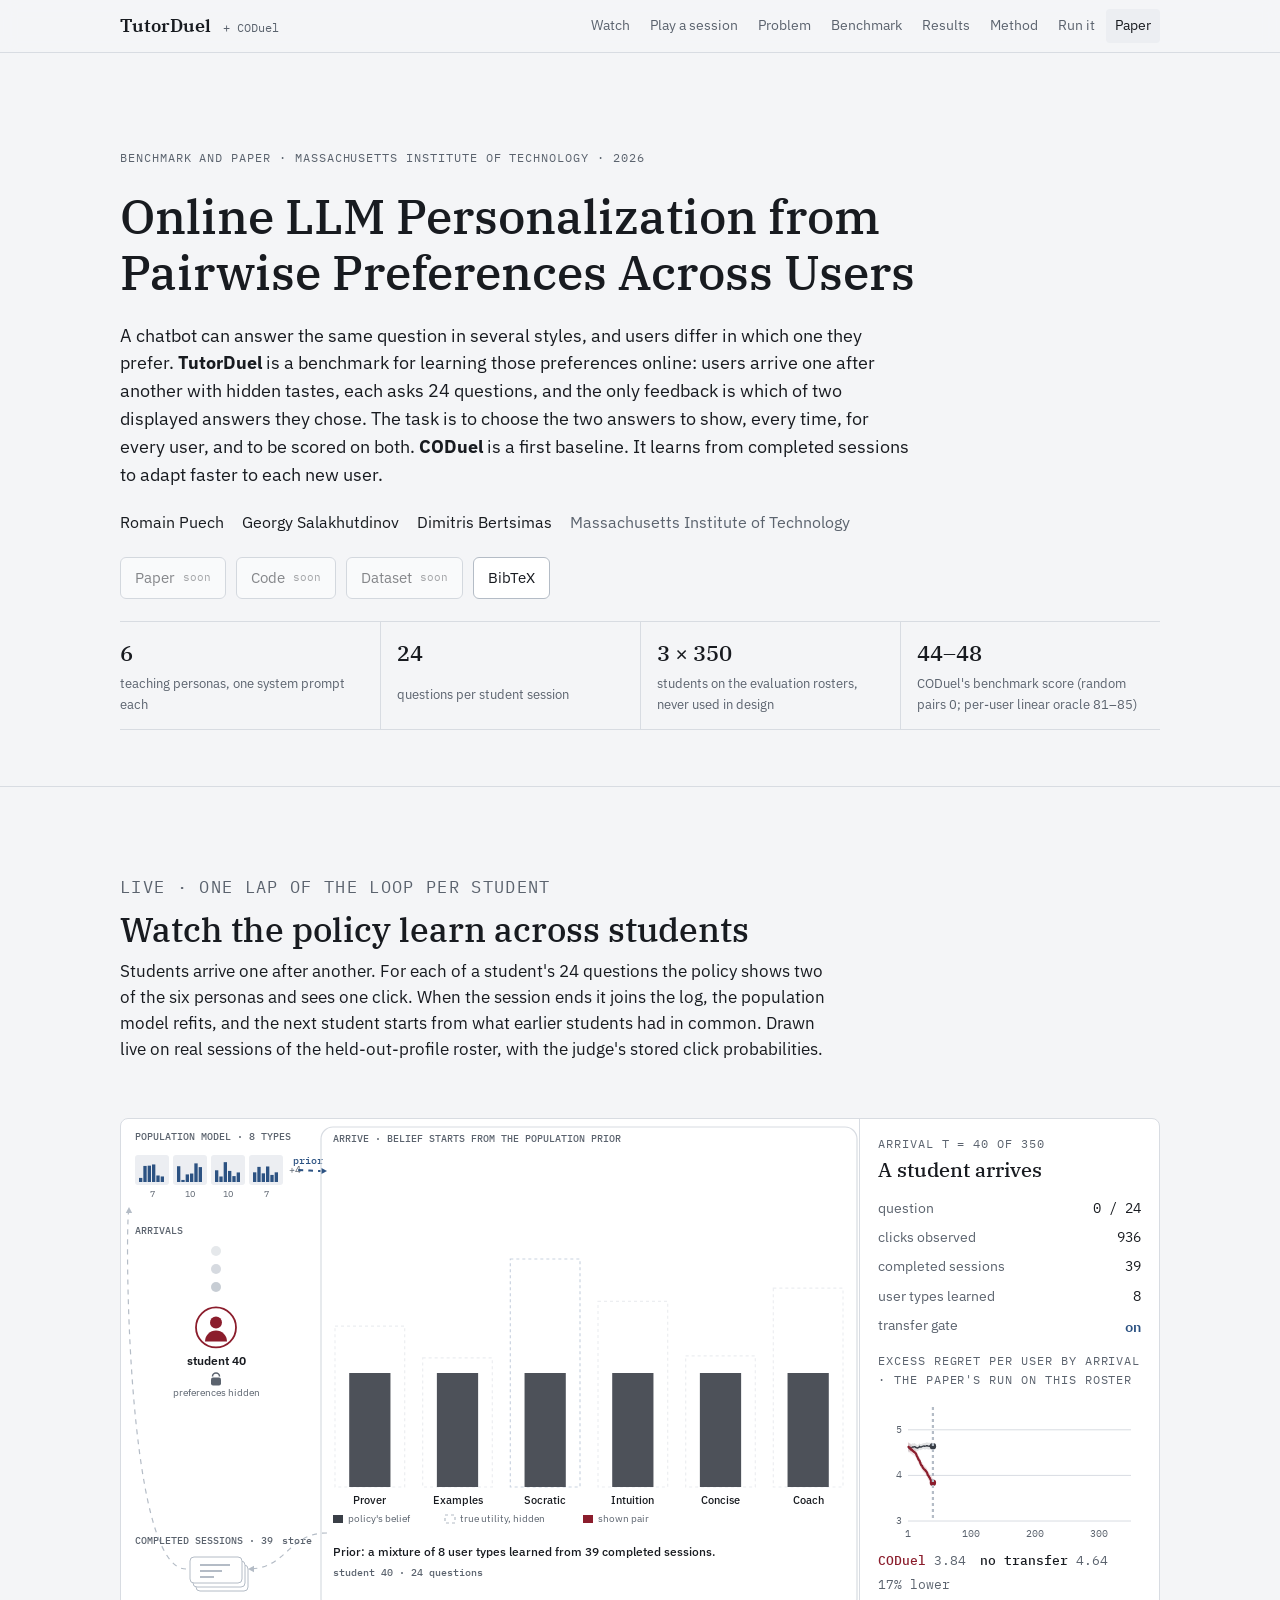
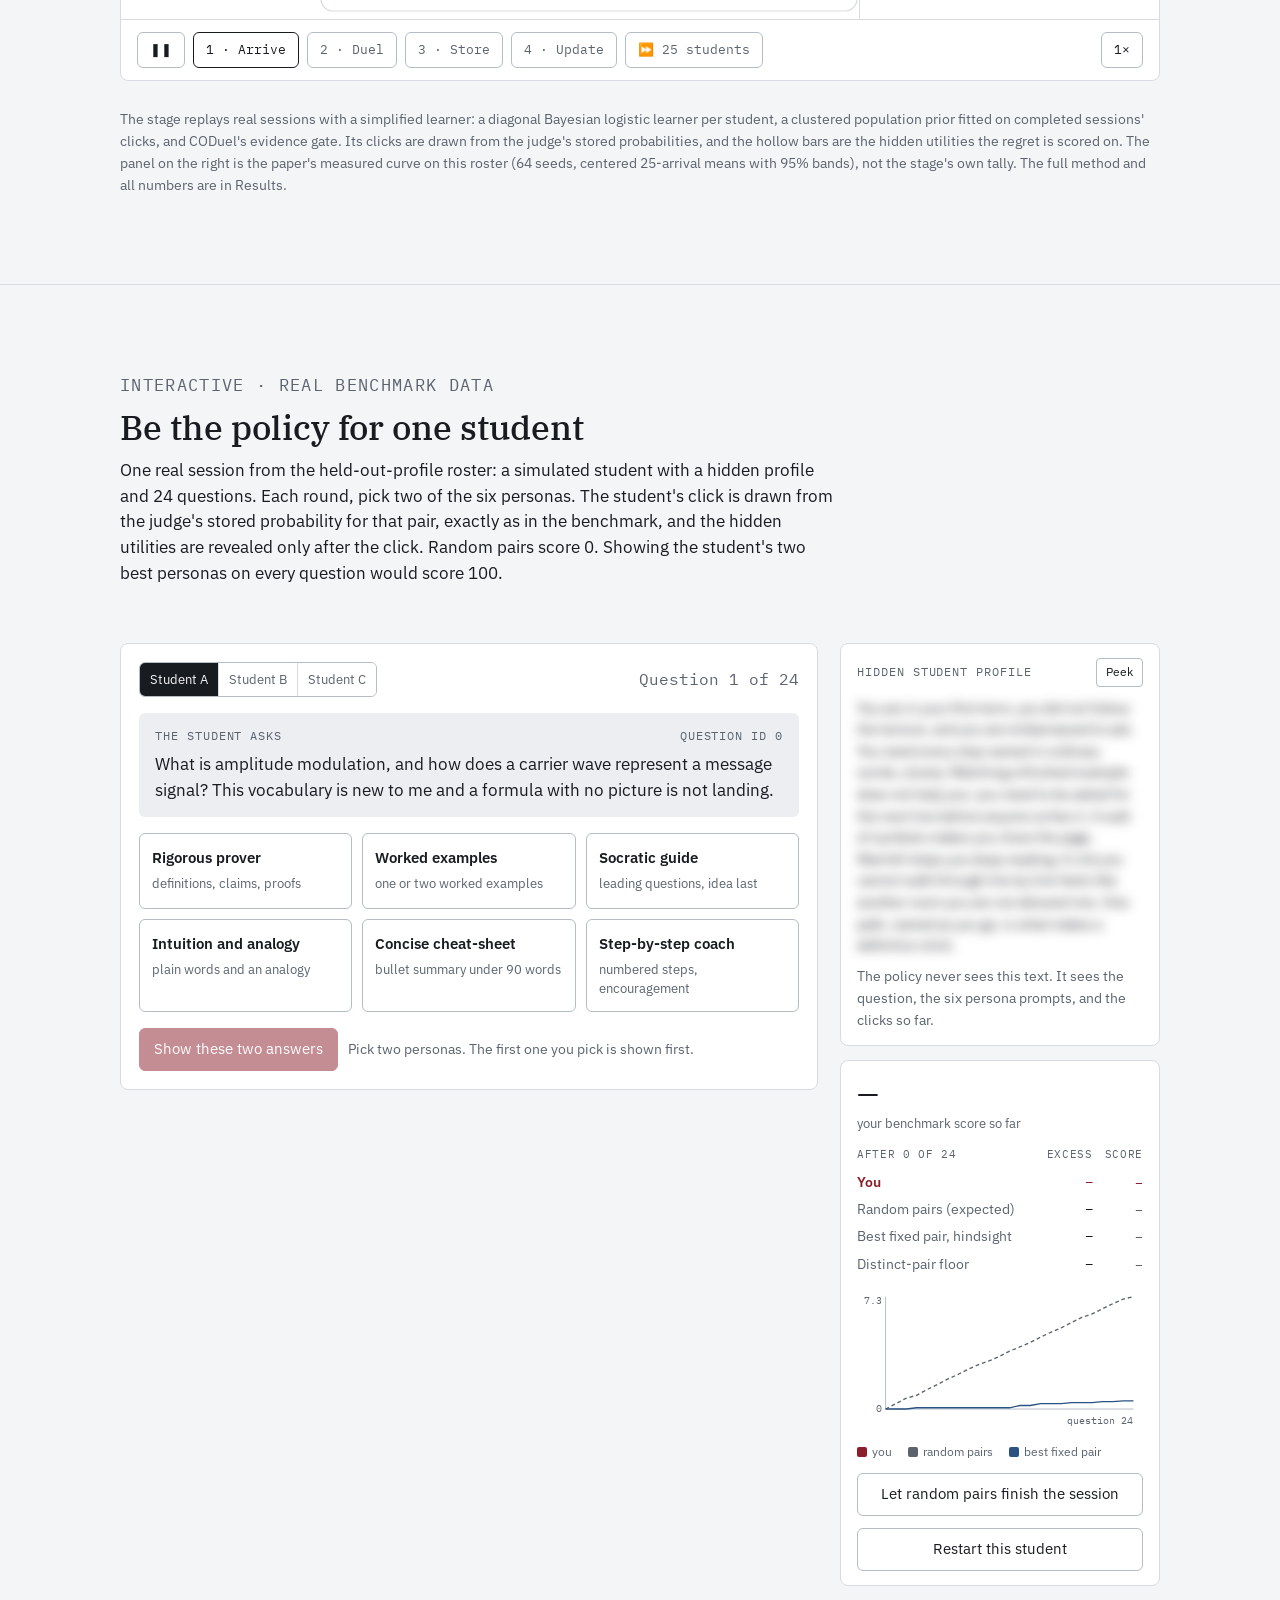
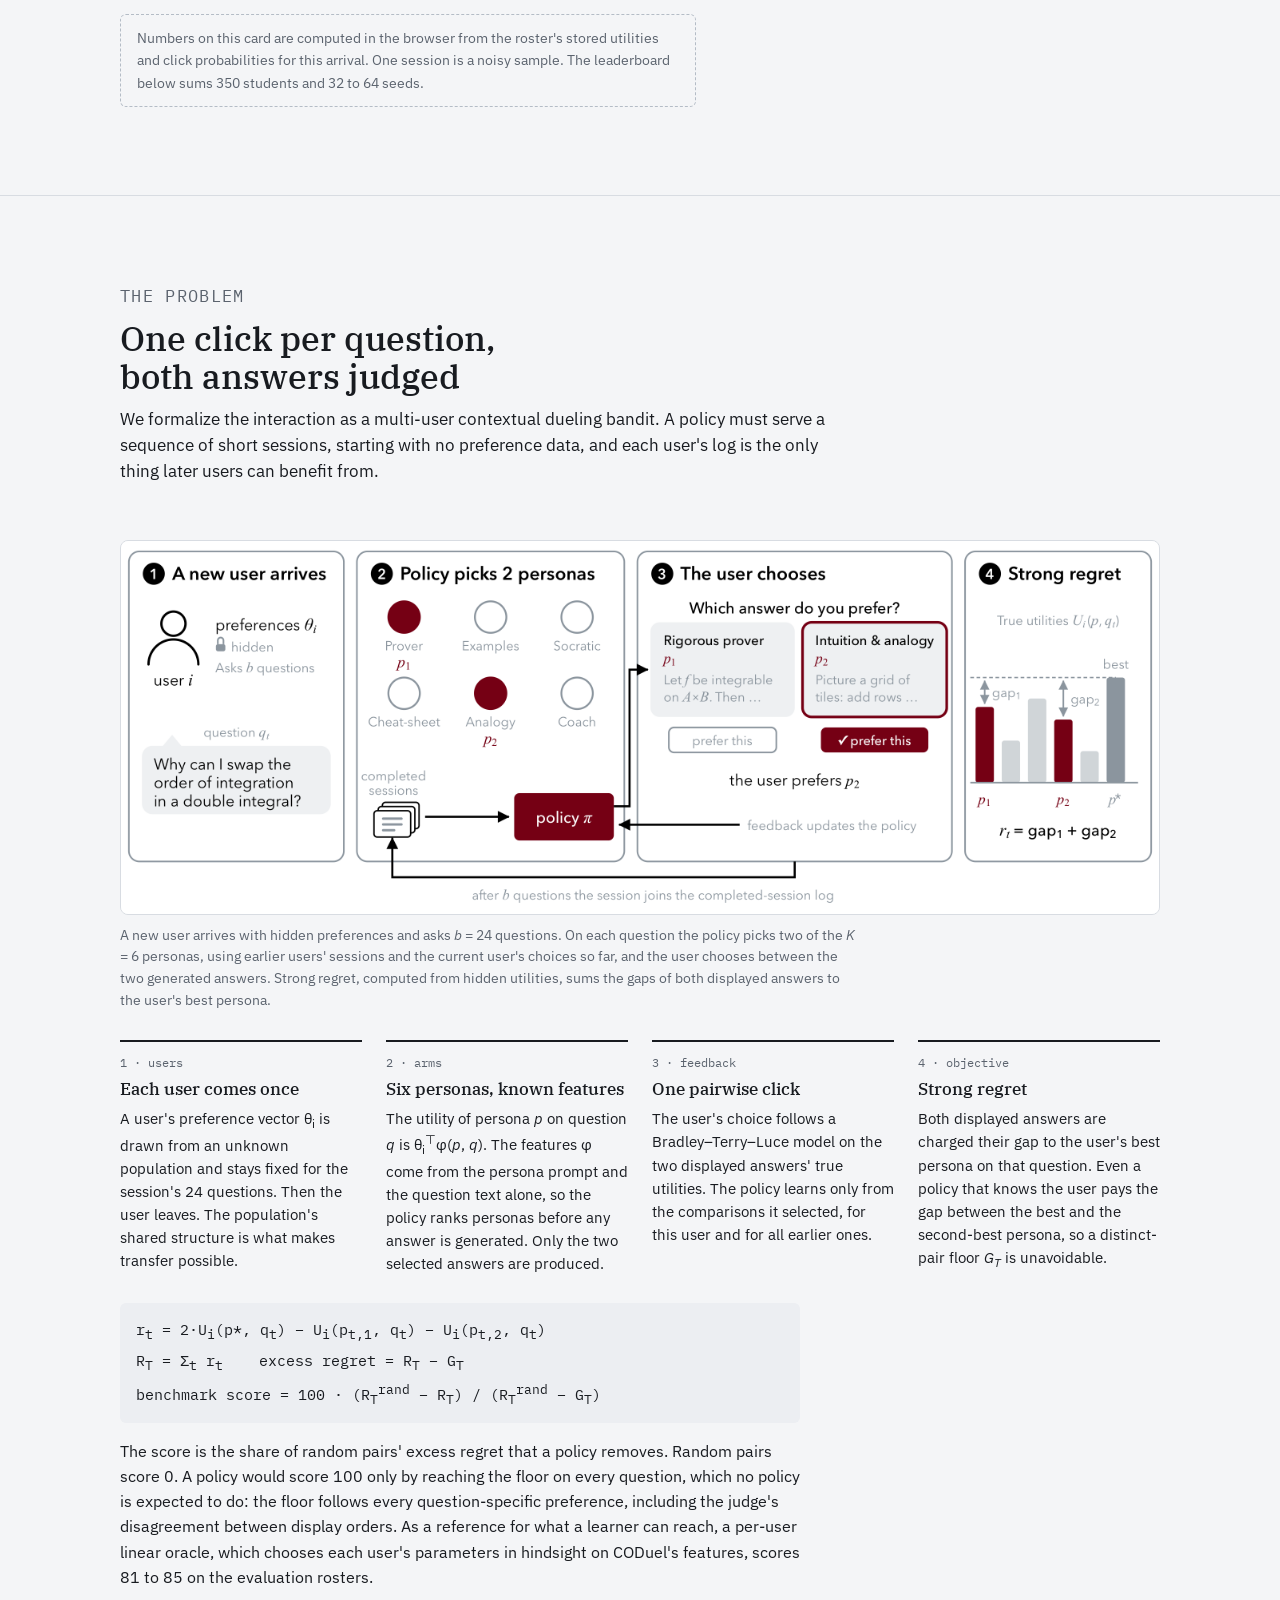
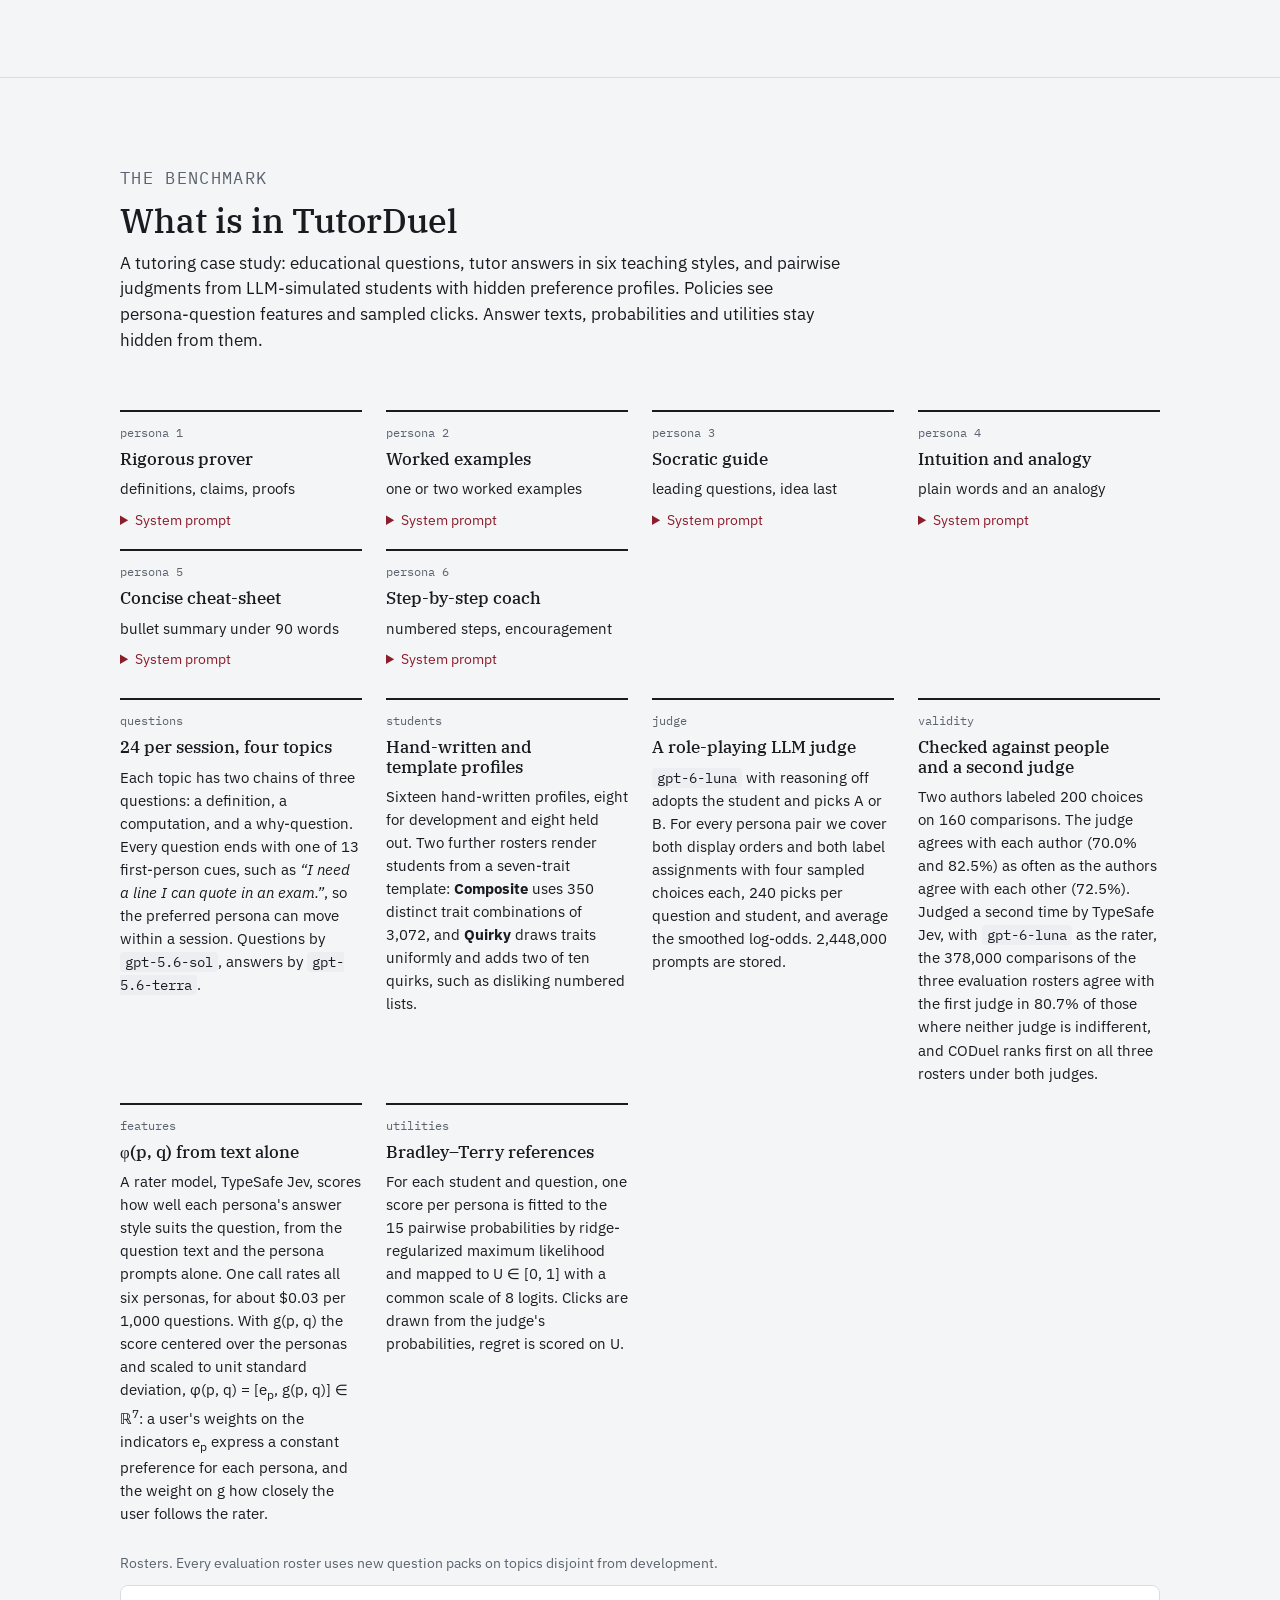
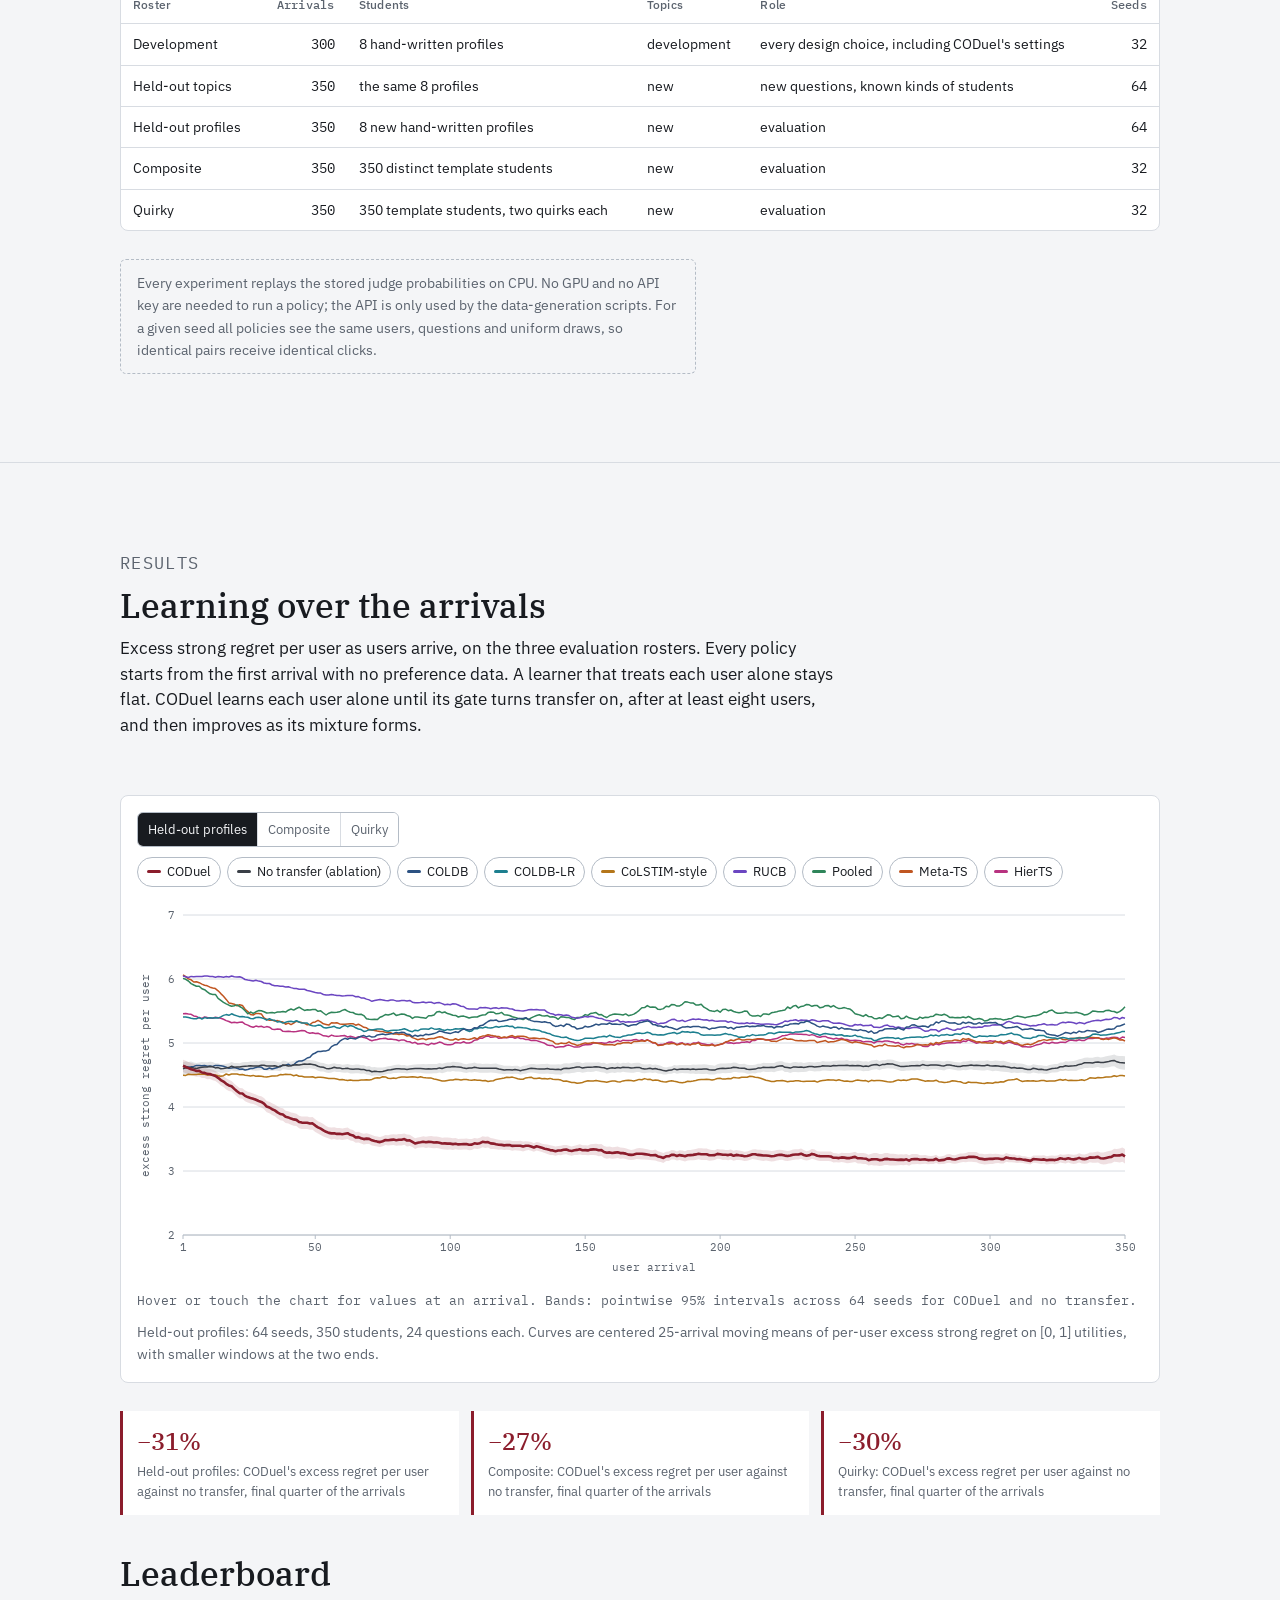
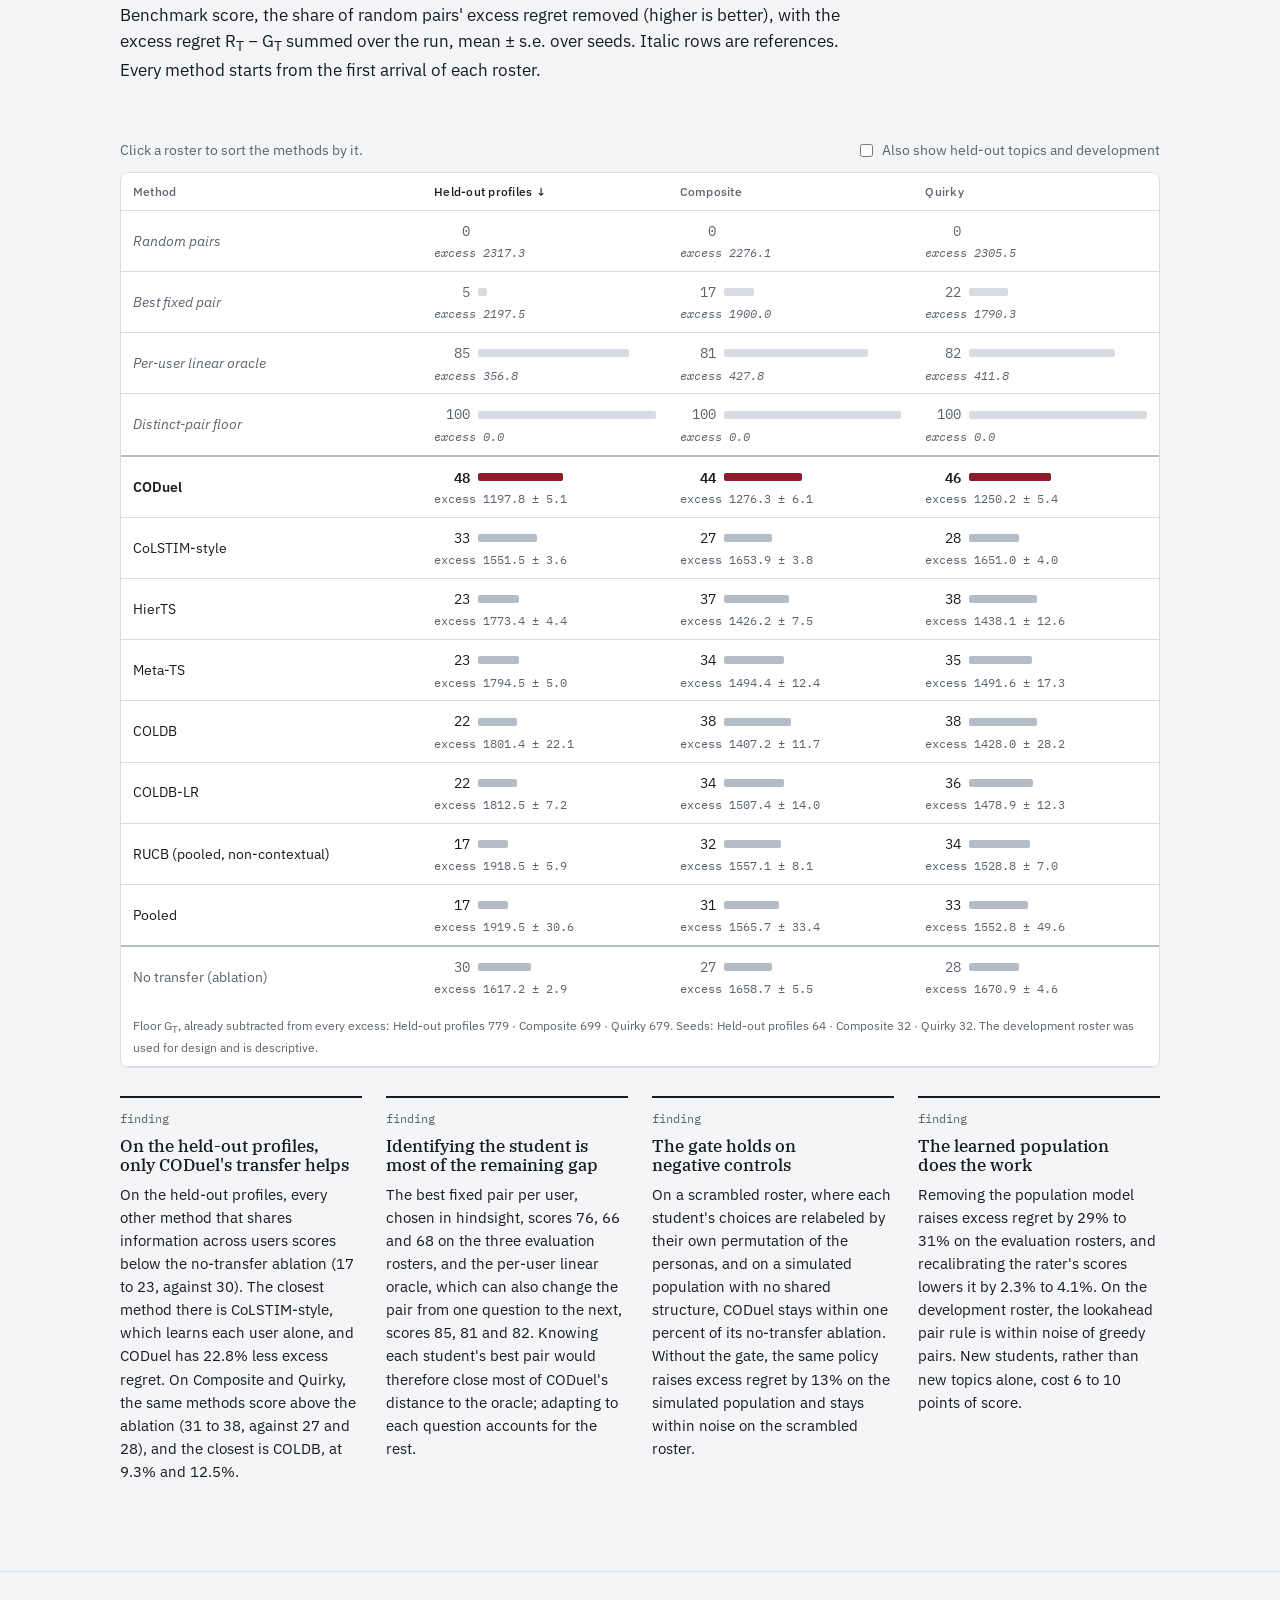
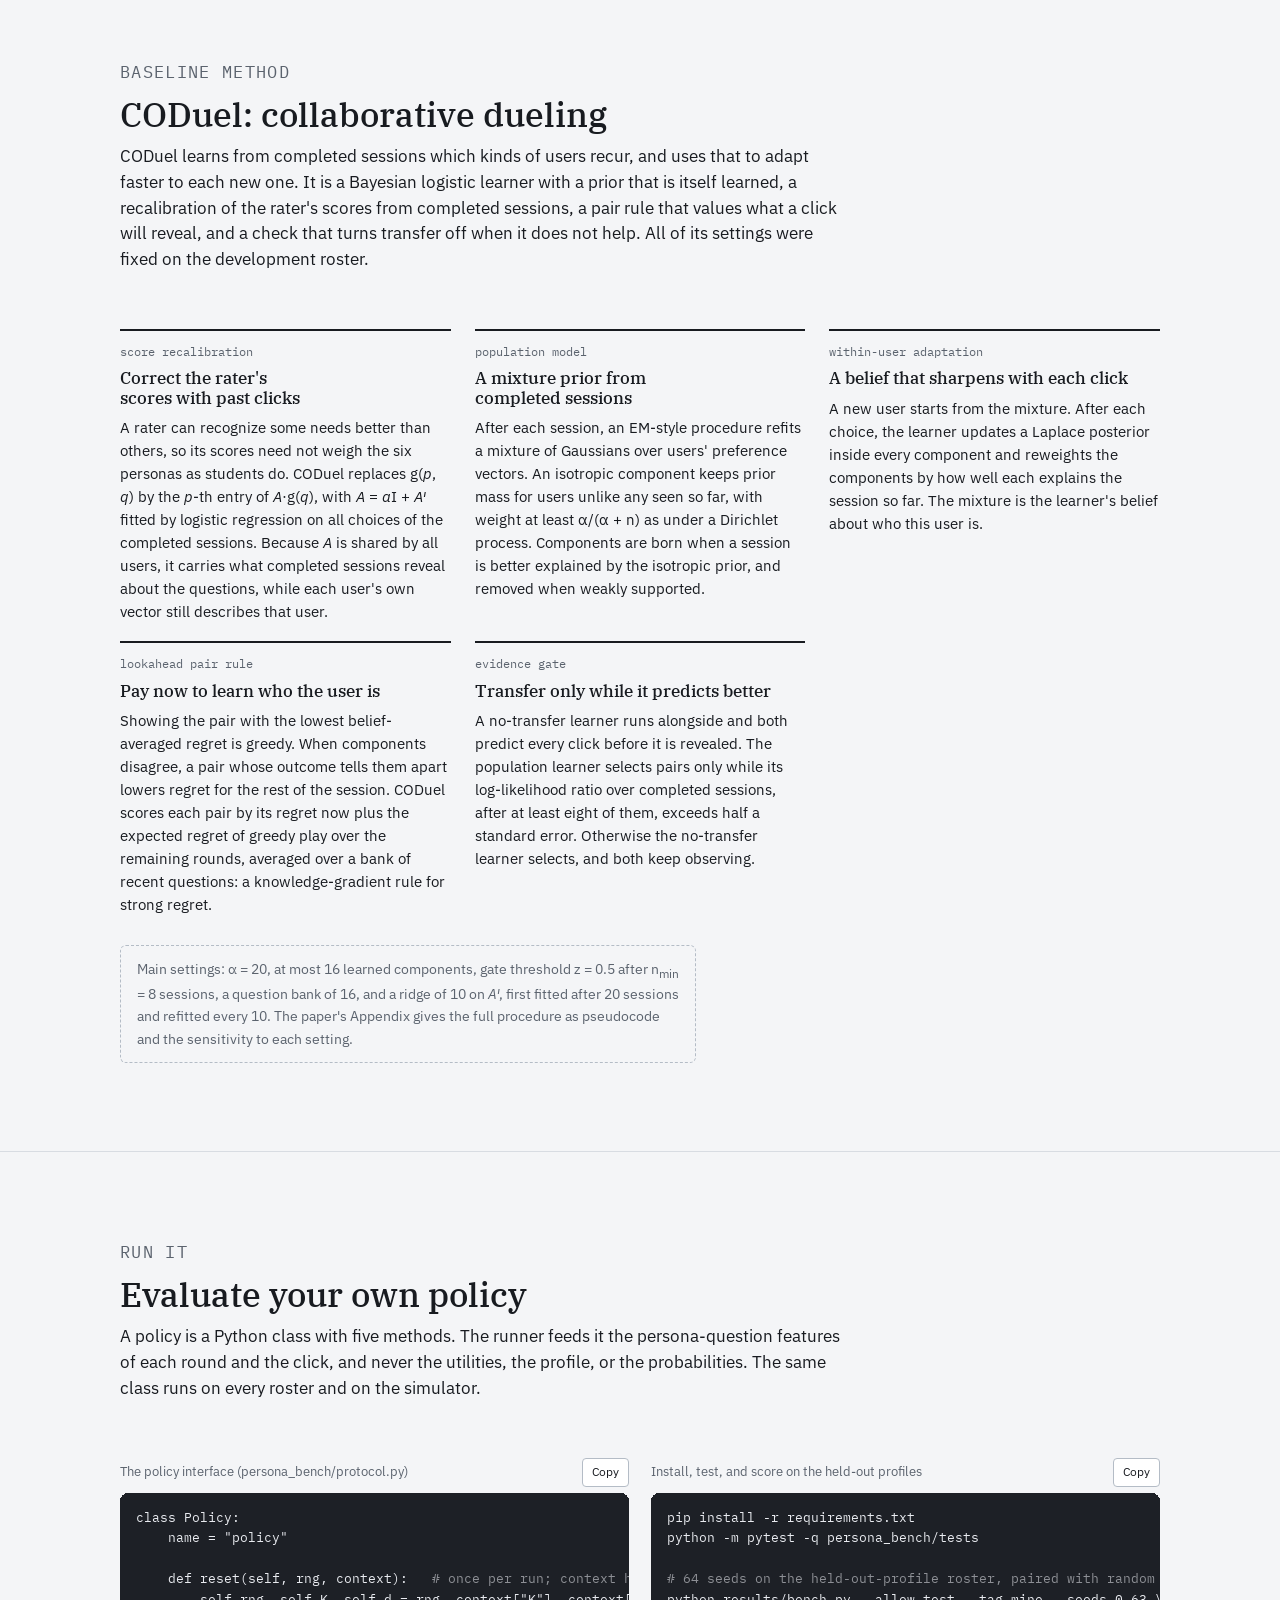
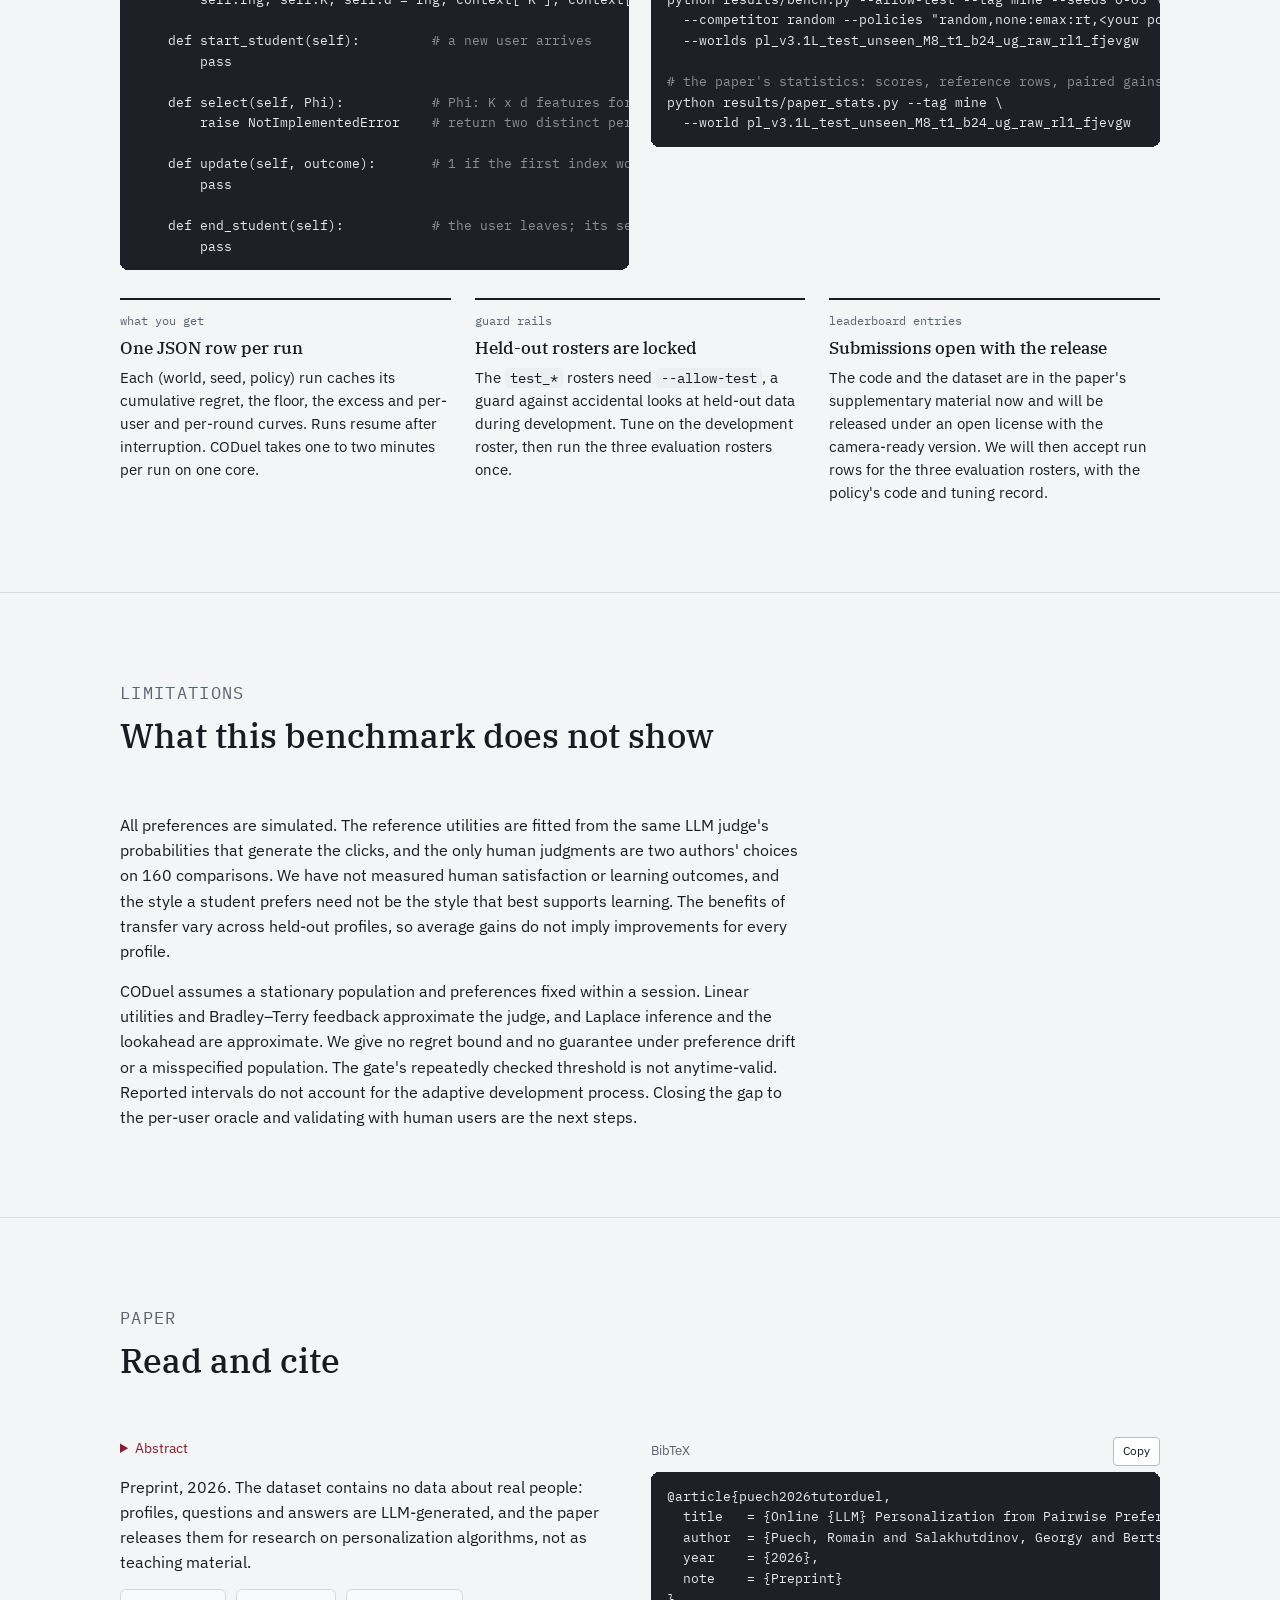
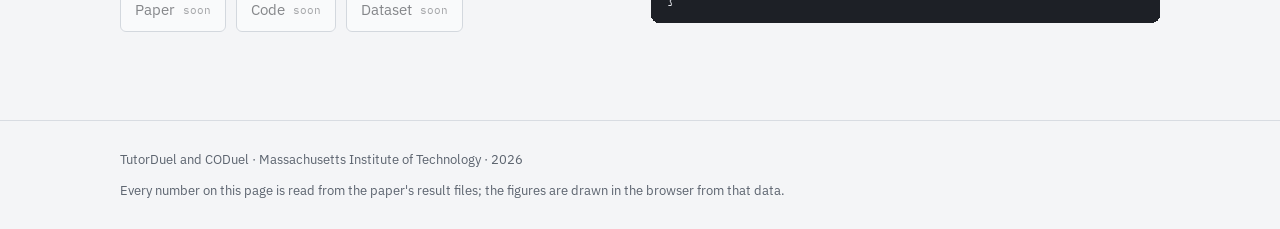
==== index.html @ 8e2af616 "TutorDuel website: first version Co-Authored-By: Claude Opus 5.5 <noreply@anthropic.com>" ====
<!doctype html>
<html lang="en">
<head>
<meta charset="utf-8">
<meta name="viewport" content="width=device-width, initial-scale=1, viewport-fit=cover">
<title>TutorDuel</title>
<meta name="description" content="TutorDuel: a benchmark for online LLM personalization from pairwise preferences across users, and CODuel, a first baseline. Paper, data, code and leaderboard.">
<link rel="preconnect" href="https://fonts.googleapis.com">
<link rel="preconnect" href="https://fonts.gstatic.com" crossorigin>
<link rel="stylesheet" href="https://fonts.googleapis.com/css2?family=IBM+Plex+Mono:wght@400;500&family=IBM+Plex+Sans:ital,wght@0,400;0,500;0,600;1,400&family=IBM+Plex+Serif:ital,wght@0,400;0,500;0,600;1,400&display=swap">
<link rel="stylesheet" href="site.css">
</head>
<body>

<header class="top">
  <div class="wrap">
    <a class="brand" href="#top">TutorDuel <small>+ CODuel</small></a>
    <nav class="nav" aria-label="Sections">
      <a href="#loop">Watch</a>
      <a href="#play">Play a session</a>
      <a href="#problem">Problem</a>
      <a href="#benchmark">Benchmark</a>
      <a href="#results">Results</a>
      <a href="#method">Method</a>
      <a href="#use">Run it</a>
      <a href="#paper">Paper</a>
    </nav>
  </div>
</header>

<main id="top">

<section class="hero">
  <div class="wrap">
    <p class="eyebrow">Benchmark and paper · Massachusetts Institute of Technology · 2026</p>
    <h1>Online LLM Personalization from Pairwise Preferences Across Users</h1>
    <p class="lede">
      A chatbot can answer the same question in several styles, and users differ in which one they prefer.
      <strong>TutorDuel</strong> is a benchmark for learning those preferences online: users arrive one after another with hidden tastes, each asks 24 questions, and the only feedback is which of two displayed answers they chose.
      The task is to choose the two answers to show, every time, for every user, and to be scored on both.
      <strong>CODuel</strong> is a first baseline. It learns from completed sessions to adapt faster to each new user.
    </p>
    <div class="authors">
      <div>Romain Puech</div>
      <div>Georgy Salakhutdinov</div>
      <div>Dimitris Bertsimas</div>
      <span>Massachusetts Institute of Technology</span>
    </div>
    <div class="actions">
      <a class="btn" href="#paper" aria-disabled="true" title="Available soon">Paper <small>soon</small></a>
      <a class="btn" href="#use" aria-disabled="true" title="Public release with the camera-ready version">Code <small>soon</small></a>
      <a class="btn" href="#benchmark" aria-disabled="true" title="Public release with the camera-ready version">Dataset <small>soon</small></a>
      <a class="btn" href="#paper">BibTeX</a>
    </div>
    <div class="facts">
      <div><b>6</b><span>teaching personas, one system prompt each</span></div>
      <div><b>24</b><span>questions per student session</span></div>
      <div><b>3 × 350</b><span>students on the evaluation rosters, never used in design</span></div>
      <div><b>44–48</b><span>CODuel's benchmark score (random pairs 0; per-user linear oracle 81–85)</span></div>
    </div>
  </div>
</section>

<section id="loop">
  <div class="wrap stack">
    <div class="section-head">
      <p class="eyebrow">Live · one lap of the loop per student</p>
      <h2>Watch the policy learn across students</h2>
      <p>Students arrive one after another. For each of a student's 24 questions the policy shows two of the six personas and sees one click. When the session ends it joins the log, the population model refits, and the next student starts from what earlier students had in common. Drawn live on real sessions of the held-out-profile roster, with the judge's stored click probabilities.</p>
    </div>
    <div class="card loop" data-loop data-phase="arrive">
      <div class="loop-stage"><canvas data-stage aria-label="Animated loop: a student arrives, 24 duels with the policy's belief updating on each click, the session is stored, the population model refits."></canvas></div>
      <aside class="loop-hud">
        <div class="h-top"><span class="eyebrow" data-h-arrival>arrival t = 1</span><strong data-h-act>A student arrives</strong></div>
        <dl class="h-stats">
          <div><dt>question</dt><dd data-h-question>0 / 24</dd></div>
          <div><dt>clicks observed</dt><dd data-h-clicks>0</dd></div>
          <div><dt>completed sessions</dt><dd data-h-sessions>0</dd></div>
          <div><dt>user types learned</dt><dd data-h-types>0</dd></div>
          <div><dt>transfer gate</dt><dd data-h-gate data-on="false">off</dd></div>
        </dl>
        <div class="h-chart">
          <span class="eyebrow">excess regret per user by arrival · the paper's run on this roster</span>
          <canvas data-regret aria-label="Excess strong regret per user against arrival, CODuel and no transfer, revealed up to the current arrival"></canvas>
          <div class="readout" data-h-readout></div>
        </div>
      </aside>
      <div class="loop-rail">
        <button class="btn" data-l-play aria-label="Pause">❚❚</button>
        <button class="chip" data-l-chip>1 · Arrive</button>
        <button class="chip" data-l-chip>2 · Duel</button>
        <button class="chip" data-l-chip>3 · Store</button>
        <button class="chip" data-l-chip>4 · Update</button>
        <button class="chip" data-l-skip>⏩ 25 students</button>
        <button class="btn" data-l-speed style="margin-left:auto">1×</button>
      </div>
    </div>
    <p class="hint">The stage replays real sessions with a simplified learner: a diagonal Bayesian logistic learner per student, a clustered population prior fitted on completed sessions' clicks, and CODuel's evidence gate. Its clicks are drawn from the judge's stored probabilities, and the hollow bars are the hidden utilities the regret is scored on. The panel on the right is the paper's measured curve on this roster (64 seeds, centered 25-arrival means with 95% bands), not the stage's own tally. The full method and all numbers are in Results.</p>
  </div>
</section>

<section id="play">
  <div class="wrap stack">
    <div class="section-head">
      <p class="eyebrow">Interactive · real benchmark data</p>
      <h2>Be the policy for one student</h2>
      <p>
        One real session from the held-out-profile roster: a simulated student with a hidden profile and 24 questions.
        Each round, pick two of the six personas. The student's click is drawn from the judge's stored probability for that pair, exactly as in the benchmark,
        and the hidden utilities are revealed only after the click. Random pairs score 0. Showing the student's two best personas on every question would score 100.
      </p>
    </div>

    <div class="player" data-play>
      <div class="card stage">
        <div class="stage-top">
          <div class="seg" data-students role="group" aria-label="Choose a student"></div>
          <span class="mono muted" data-round>Question 1 of 24</span>
        </div>
        <div class="q">
          <div class="eyebrow"><span>The student asks</span><span data-qid></span></div>
          <p data-question></p>
        </div>
        <div class="personas" data-personas role="group" aria-label="Pick two personas"></div>
        <div class="stage-actions">
          <button class="btn primary" data-show disabled>Show these two answers</button>
          <span class="hint" data-hint>Pick two personas. The first one you pick is shown first.</span>
        </div>
        <div class="result" data-result hidden></div>
        <div class="done" data-done hidden></div>
      </div>

      <aside class="aside">
        <div class="card profile">
          <div class="row">
            <span class="eyebrow">Hidden student profile</span>
            <button class="copy" data-peek>Peek</button>
          </div>
          <p class="text" data-profile-text data-hidden="true"></p>
          <p class="hint">The policy never sees this text. It sees the question, the six persona prompts, and the clicks so far.</p>
        </div>
        <div class="card tally">
          <div class="score"><b data-score>–</b><span>your benchmark score so far</span></div>
          <dl data-tally></dl>
          <svg class="minichart" data-minichart viewBox="0 0 300 150" role="img" aria-label="Cumulative excess strong regret over the session: you, random pairs, and the best fixed pair in hindsight"></svg>
          <div class="keyline"><span><i class="you"></i>you</span><span><i class="rand"></i>random pairs</span><span><i class="bf"></i>best fixed pair</span></div>
          <button class="btn" data-auto>Let random pairs finish the session</button>
          <button class="btn" data-restart>Restart this student</button>
        </div>
      </aside>
    </div>
    <p class="note">Numbers on this card are computed in the browser from the roster's stored utilities and click probabilities for this arrival. One session is a noisy sample. The leaderboard below sums 350 students and 32 to 64 seeds.</p>
  </div>
</section>

<section id="problem">
  <div class="wrap stack">
    <div class="section-head">
      <p class="eyebrow">The problem</p>
      <h2>One click per question, both answers judged</h2>
      <p>We formalize the interaction as a multi-user contextual dueling bandit. A policy must serve a sequence of short sessions, starting with no preference data, and each user's log is the only thing later users can benefit from.</p>
    </div>
    <figure>
      <img src="assets/fig1_overview.png" alt="Four panels: a new user arrives with hidden preferences and a question; the policy picks two of six personas using completed sessions; the user chooses between the two generated answers; strong regret sums both answers' gaps to the user's best persona." width="2600" height="932">
      <figcaption>A new user arrives with hidden preferences and asks <i>b</i> = 24 questions. On each question the policy picks two of the <i>K</i> = 6 personas, using earlier users' sessions and the current user's choices so far, and the user chooses between the two generated answers. Strong regret, computed from hidden utilities, sums the gaps of both displayed answers to the user's best persona.</figcaption>
    </figure>
    <div class="cols">
      <div class="col">
        <span class="k">1 · users</span>
        <h3>Each user comes once</h3>
        <p>A user's preference vector θ<sub>i</sub> is drawn from an unknown population and stays fixed for the session's 24 questions. Then the user leaves. The population's shared structure is what makes transfer possible.</p>
      </div>
      <div class="col">
        <span class="k">2 · arms</span>
        <h3>Six personas, known features</h3>
        <p>The utility of persona <i>p</i> on question <i>q</i> is θ<sub>i</sub><sup>⊤</sup>φ(<i>p</i>, <i>q</i>). The features φ come from the persona prompt and the question text alone, so the policy ranks personas before any answer is generated. Only the two selected answers are produced.</p>
      </div>
      <div class="col">
        <span class="k">3 · feedback</span>
        <h3>One pairwise click</h3>
        <p>The user's choice follows a Bradley–Terry–Luce model on the two displayed answers' true utilities. The policy learns only from the comparisons it selected, for this user and for all earlier ones.</p>
      </div>
      <div class="col">
        <span class="k">4 · objective</span>
        <h3>Strong regret</h3>
        <p>Both displayed answers are charged their gap to the user's best persona on that question. Even a policy that knows the user pays the gap between the best and the second-best persona, so a distinct-pair floor <i>G<sub>T</sub></i> is unavoidable.</p>
      </div>
    </div>
    <div class="prose">
      <div class="formula">r<sub>t</sub> = 2·U<sub>i</sub>(p*, q<sub>t</sub>) − U<sub>i</sub>(p<sub>t,1</sub>, q<sub>t</sub>) − U<sub>i</sub>(p<sub>t,2</sub>, q<sub>t</sub>)<br>R<sub>T</sub> = Σ<sub>t</sub> r<sub>t</sub> &nbsp;&nbsp; excess regret = R<sub>T</sub> − G<sub>T</sub><br>benchmark score = 100 · (R<sub>T</sub><sup>rand</sup> − R<sub>T</sub>) / (R<sub>T</sub><sup>rand</sup> − G<sub>T</sub>)</div>
      <p>The score is the share of random pairs' excess regret that a policy removes. Random pairs score 0. A policy would score 100 only by reaching the floor on every question, which no policy is expected to do: the floor follows every question-specific preference, including the judge's disagreement between display orders. As a reference for what a learner can reach, a per-user linear oracle, which chooses each user's parameters in hindsight on CODuel's features, scores 81 to 85 on the evaluation rosters.</p>
    </div>
  </div>
</section>

<section id="benchmark">
  <div class="wrap stack">
    <div class="section-head">
      <p class="eyebrow">The benchmark</p>
      <h2>What is in TutorDuel</h2>
      <p>A tutoring case study: educational questions, tutor answers in six teaching styles, and pairwise judgments from LLM-simulated students with hidden preference profiles. Policies see persona-question features and sampled clicks. Answer texts, probabilities and utilities stay hidden from them.</p>
    </div>
    <div class="cols" data-persona-cards></div>
    <div class="cols">
      <div class="col">
        <span class="k">questions</span>
        <h3>24 per session, four topics</h3>
        <p>Each topic has two chains of three questions: a definition, a computation, and a why-question. Every question ends with one of 13 first-person cues, such as <i>“I need a line I can quote in an exam.”</i>, so the preferred persona can move within a session. Questions by <code>gpt-5.6-sol</code>, answers by <code>gpt-5.6-terra</code>.</p>
      </div>
      <div class="col">
        <span class="k">students</span>
        <h3>Hand-written and template profiles</h3>
        <p>Sixteen hand-written profiles, eight for development and eight held out. Two further rosters render students from a seven-trait template: <b>Composite</b> uses 350 distinct trait combinations of 3,072, and <b>Quirky</b> draws traits uniformly and adds two of ten quirks, such as disliking numbered lists.</p>
      </div>
      <div class="col">
        <span class="k">judge</span>
        <h3>A role-playing LLM judge</h3>
        <p><code>gpt-6-luna</code> with reasoning off adopts the student and picks A or B. For every persona pair we cover both display orders and both label assignments with four sampled choices each, 240 picks per question and student, and average the smoothed log-odds. 2,448,000 prompts are stored.</p>
      </div>
      <div class="col">
        <span class="k">validity</span>
        <h3>Checked against people and a second judge</h3>
        <p>Two authors labeled 200 choices on 160 comparisons. The judge agrees with each author (70.0% and 82.5%) as often as the authors agree with each other (72.5%). Judged a second time by TypeSafe Jev, with <code>gpt-6-luna</code> as the rater, the 378,000 comparisons of the three evaluation rosters agree with the first judge in 80.7% of those where neither judge is indifferent, and CODuel ranks first on all three rosters under both judges.</p>
      </div>
      <div class="col">
        <span class="k">features</span>
        <h3>φ(p, q) from text alone</h3>
        <p>A rater model, TypeSafe Jev, scores how well each persona's answer style suits the question, from the question text and the persona prompts alone. One call rates all six personas, for about $0.03 per 1,000 questions. With g(p, q) the score centered over the personas and scaled to unit standard deviation, φ(p, q) = [e<sub>p</sub>, g(p, q)] ∈ ℝ<sup>7</sup>: a user's weights on the indicators e<sub>p</sub> express a constant preference for each persona, and the weight on g how closely the user follows the rater.</p>
      </div>
      <div class="col">
        <span class="k">utilities</span>
        <h3>Bradley–Terry references</h3>
        <p>For each student and question, one score per persona is fitted to the 15 pairwise probabilities by ridge-regularized maximum likelihood and mapped to U ∈ [0, 1] with a common scale of 8 logits. Clicks are drawn from the judge's probabilities, regret is scored on U.</p>
      </div>
    </div>

    <div>
      <div class="table-tools"><span>Rosters. Every evaluation roster uses new question packs on topics disjoint from development.</span></div>
      <div class="tablewrap">
        <table>
          <thead><tr><th>Roster</th><th class="num">Arrivals</th><th>Students</th><th>Topics</th><th>Role</th><th class="num">Seeds</th></tr></thead>
          <tbody>
            <tr><td>Development</td><td class="num">300</td><td>8 hand-written profiles</td><td>development</td><td>every design choice, including CODuel's settings</td><td class="num">32</td></tr>
            <tr><td>Held-out topics</td><td class="num">350</td><td>the same 8 profiles</td><td>new</td><td>new questions, known kinds of students</td><td class="num">64</td></tr>
            <tr><td>Held-out profiles</td><td class="num">350</td><td>8 new hand-written profiles</td><td>new</td><td>evaluation</td><td class="num">64</td></tr>
            <tr><td>Composite</td><td class="num">350</td><td>350 distinct template students</td><td>new</td><td>evaluation</td><td class="num">32</td></tr>
            <tr><td>Quirky</td><td class="num">350</td><td>350 template students, two quirks each</td><td>new</td><td>evaluation</td><td class="num">32</td></tr>
          </tbody>
        </table>
      </div>
    </div>
    <p class="note">Every experiment replays the stored judge probabilities on CPU. No GPU and no API key are needed to run a policy; the API is only used by the data-generation scripts. For a given seed all policies see the same users, questions and uniform draws, so identical pairs receive identical clicks.</p>
  </div>
</section>

<section id="results">
  <div class="wrap stack">
    <div class="section-head">
      <p class="eyebrow">Results</p>
      <h2>Learning over the arrivals</h2>
      <p>Excess strong regret per user as users arrive, on the three evaluation rosters. Every policy starts from the first arrival with no preference data. A learner that treats each user alone stays flat. CODuel learns each user alone until its gate turns transfer on, after at least eight users, and then improves as its mixture forms.</p>
    </div>

    <div class="card chart" data-curves>
      <div class="chart-top">
        <div class="seg" role="group" aria-label="Roster">
          <button data-roster="U" aria-pressed="true">Held-out profiles</button>
          <button data-roster="C" aria-pressed="false">Composite</button>
          <button data-roster="I" aria-pressed="false">Quirky</button>
        </div>
        <div class="legend" data-legend role="group" aria-label="Methods"></div>
      </div>
      <svg class="curves" role="img" aria-label="Excess strong regret per user against user arrival, one line per method, with 95 percent bands for CODuel and the no-transfer ablation."></svg>
      <div class="readout" data-readout></div>
      <p class="hint" data-curve-caption></p>
    </div>
    <div class="callouts" data-callouts></div>

    <div class="section-head" style="margin-top:12px">
      <h2>Leaderboard</h2>
      <p>Benchmark score, the share of random pairs' excess regret removed (higher is better), with the excess regret R<sub>T</sub> − G<sub>T</sub> summed over the run, mean ± s.e. over seeds. Italic rows are references. Every method starts from the first arrival of each roster.</p>
    </div>
    <div data-leaderboard>
      <div class="table-tools">
        <span>Click a roster to sort the methods by it.</span>
        <label><input type="checkbox" id="extra-cols" data-extra-cols> Also show held-out topics and development</label>
      </div>
      <div class="tablewrap"><table data-table></table></div>
    </div>

    <div class="cols">
      <div class="col">
        <span class="k">finding</span>
        <h3>On the held-out profiles, only CODuel's transfer helps</h3>
        <p>On the held-out profiles, every other method that shares information across users scores below the no-transfer ablation (17 to 23, against 30). The closest method there is CoLSTIM-style, which learns each user alone, and CODuel has 22.8% less excess regret. On Composite and Quirky, the same methods score above the ablation (31 to 38, against 27 and 28), and the closest is COLDB, at 9.3% and 12.5%.</p>
      </div>
      <div class="col">
        <span class="k">finding</span>
        <h3>Identifying the student is most of the remaining gap</h3>
        <p>The best fixed pair per user, chosen in hindsight, scores 76, 66 and 68 on the three evaluation rosters, and the per-user linear oracle, which can also change the pair from one question to the next, scores 85, 81 and 82. Knowing each student's best pair would therefore close most of CODuel's distance to the oracle; adapting to each question accounts for the rest.</p>
      </div>
      <div class="col">
        <span class="k">finding</span>
        <h3>The gate holds on negative controls</h3>
        <p>On a scrambled roster, where each student's choices are relabeled by their own permutation of the personas, and on a simulated population with no shared structure, CODuel stays within one percent of its no-transfer ablation. Without the gate, the same policy raises excess regret by 13% on the simulated population and stays within noise on the scrambled roster.</p>
      </div>
      <div class="col">
        <span class="k">finding</span>
        <h3>The learned population does the work</h3>
        <p>Removing the population model raises excess regret by 29% to 31% on the evaluation rosters, and recalibrating the rater's scores lowers it by 2.3% to 4.1%. On the development roster, the lookahead pair rule is within noise of greedy pairs. New students, rather than new topics alone, cost 6 to 10 points of score.</p>
      </div>
    </div>
  </div>
</section>

<section id="method">
  <div class="wrap stack">
    <div class="section-head">
      <p class="eyebrow">Baseline method</p>
      <h2>CODuel: collaborative dueling</h2>
      <p>CODuel learns from completed sessions which kinds of users recur, and uses that to adapt faster to each new one. It is a Bayesian logistic learner with a prior that is itself learned, a recalibration of the rater's scores from completed sessions, a pair rule that values what a click will reveal, and a check that turns transfer off when it does not help. All of its settings were fixed on the development roster.</p>
    </div>
    <div class="cols three">
      <div class="col">
        <span class="k">score recalibration</span>
        <h3>Correct the rater's scores with past clicks</h3>
        <p>A rater can recognize some needs better than others, so its scores need not weigh the six personas as students do. CODuel replaces g(<i>p</i>, <i>q</i>) by the <i>p</i>-th entry of <i>A</i>·g(<i>q</i>), with <i>A</i> = <i>a</i>I + <i>A</i>′ fitted by logistic regression on all choices of the completed sessions. Because <i>A</i> is shared by all users, it carries what completed sessions reveal about the questions, while each user's own vector still describes that user.</p>
      </div>
      <div class="col">
        <span class="k">population model</span>
        <h3>A mixture prior from completed sessions</h3>
        <p>After each session, an EM-style procedure refits a mixture of Gaussians over users' preference vectors. An isotropic component keeps prior mass for users unlike any seen so far, with weight at least α/(α + n) as under a Dirichlet process. Components are born when a session is better explained by the isotropic prior, and removed when weakly supported.</p>
      </div>
      <div class="col">
        <span class="k">within-user adaptation</span>
        <h3>A belief that sharpens with each click</h3>
        <p>A new user starts from the mixture. After each choice, the learner updates a Laplace posterior inside every component and reweights the components by how well each explains the session so far. The mixture is the learner's belief about who this user is.</p>
      </div>
      <div class="col">
        <span class="k">lookahead pair rule</span>
        <h3>Pay now to learn who the user is</h3>
        <p>Showing the pair with the lowest belief-averaged regret is greedy. When components disagree, a pair whose outcome tells them apart lowers regret for the rest of the session. CODuel scores each pair by its regret now plus the expected regret of greedy play over the remaining rounds, averaged over a bank of recent questions: a knowledge-gradient rule for strong regret.</p>
      </div>
      <div class="col">
        <span class="k">evidence gate</span>
        <h3>Transfer only while it predicts better</h3>
        <p>A no-transfer learner runs alongside and both predict every click before it is revealed. The population learner selects pairs only while its log-likelihood ratio over completed sessions, after at least eight of them, exceeds half a standard error. Otherwise the no-transfer learner selects, and both keep observing.</p>
      </div>
    </div>
    <p class="note">Main settings: α = 20, at most 16 learned components, gate threshold z = 0.5 after n<sub>min</sub> = 8 sessions, a question bank of 16, and a ridge of 10 on <i>A</i>′, first fitted after 20 sessions and refitted every 10. The paper's Appendix gives the full procedure as pseudocode and the sensitivity to each setting.</p>
  </div>
</section>

<section id="use">
  <div class="wrap stack">
    <div class="section-head">
      <p class="eyebrow">Run it</p>
      <h2>Evaluate your own policy</h2>
      <p>A policy is a Python class with five methods. The runner feeds it the persona-question features of each round and the click, and never the utilities, the profile, or the probabilities. The same class runs on every roster and on the simulator.</p>
    </div>
    <div class="two">
      <div class="codeblock">
        <div class="codehead"><span>The policy interface (persona_bench/protocol.py)</span><button class="copy" data-copy="#code-policy">Copy</button></div>
<pre class="code" id="code-policy">class Policy:
    name = "policy"

    def reset(self, rng, context):   <span class="c"># once per run; context has K, d, S, beta, b, N</span>
        self.rng, self.K, self.d = rng, context["K"], context["d"]

    def start_student(self):         <span class="c"># a new user arrives</span>
        pass

    def select(self, Phi):           <span class="c"># Phi: K x d features for this question</span>
        raise NotImplementedError    <span class="c"># return two distinct persona indices (i, j)</span>

    def update(self, outcome):       <span class="c"># 1 if the first index won the click, else 0</span>
        pass

    def end_student(self):           <span class="c"># the user leaves; its session joins the log</span>
        pass</pre>
      </div>
      <div class="codeblock">
        <div class="codehead"><span>Install, test, and score on the held-out profiles</span><button class="copy" data-copy="#code-run">Copy</button></div>
<pre class="code" id="code-run">pip install -r requirements.txt
python -m pytest -q persona_bench/tests

<span class="c"># 64 seeds on the held-out-profile roster, paired with random pairs</span>
python results/bench.py --allow-test --tag mine --seeds 0-63 \
  --competitor random --policies "random,none:emax:rt,&lt;your policy spec&gt;" \
  --worlds pl_v3.1L_test_unseen_M8_t1_b24_ug_raw_rl1_fjevgw

<span class="c"># the paper's statistics: scores, reference rows, paired gains with intervals</span>
python results/paper_stats.py --tag mine \
  --world pl_v3.1L_test_unseen_M8_t1_b24_ug_raw_rl1_fjevgw</pre>
      </div>
    </div>
    <div class="cols">
      <div class="col">
        <span class="k">what you get</span>
        <h3>One JSON row per run</h3>
        <p>Each (world, seed, policy) run caches its cumulative regret, the floor, the excess and per-user and per-round curves. Runs resume after interruption. CODuel takes one to two minutes per run on one core.</p>
      </div>
      <div class="col">
        <span class="k">guard rails</span>
        <h3>Held-out rosters are locked</h3>
        <p>The <code>test_*</code> rosters need <code>--allow-test</code>, a guard against accidental looks at held-out data during development. Tune on the development roster, then run the three evaluation rosters once.</p>
      </div>
      <div class="col">
        <span class="k">leaderboard entries</span>
        <h3>Submissions open with the release</h3>
        <p>The code and the dataset are in the paper's supplementary material now and will be released under an open license with the camera-ready version. We will then accept run rows for the three evaluation rosters, with the policy's code and tuning record.</p>
      </div>
    </div>
  </div>
</section>

<section id="limits">
  <div class="wrap stack">
    <div class="section-head">
      <p class="eyebrow">Limitations</p>
      <h2>What this benchmark does not show</h2>
    </div>
    <div class="prose">
      <p>All preferences are simulated. The reference utilities are fitted from the same LLM judge's probabilities that generate the clicks, and the only human judgments are two authors' choices on 160 comparisons. We have not measured human satisfaction or learning outcomes, and the style a student prefers need not be the style that best supports learning. The benefits of transfer vary across held-out profiles, so average gains do not imply improvements for every profile.</p>
      <p>CODuel assumes a stationary population and preferences fixed within a session. Linear utilities and Bradley–Terry feedback approximate the judge, and Laplace inference and the lookahead are approximate. We give no regret bound and no guarantee under preference drift or a misspecified population. The gate's repeatedly checked threshold is not anytime-valid. Reported intervals do not account for the adaptive development process. Closing the gap to the per-user oracle and validating with human users are the next steps.</p>
    </div>
  </div>
</section>

<section id="paper">
  <div class="wrap stack">
    <div class="section-head">
      <p class="eyebrow">Paper</p>
      <h2>Read and cite</h2>
    </div>
    <div class="two">
      <div class="prose">
        <details class="plain">
          <summary>Abstract</summary>
          <div class="inner">Large language models can answer the same question in different styles, but users' preferred styles are hidden and vary across users and questions. We study inference-time personalization through online selection from a fixed set of prompts, each representing a persona. Users arrive sequentially, each asks a short sequence of questions, and the system displays two responses per question and observes one pairwise choice. We formulate this interaction as a variant of the contextual dueling bandit problem in which the learner starts without preference data, adapts within each session, and exploits information shared across users. The objective is to minimize cumulative strong regret, summing the utility gaps of both displayed responses relative to the user's best response among the available options. We make two contributions. First, we introduce the problem and release a reproducible preference benchmark and dataset built around a tutoring case study, containing educational questions, LLM-generated answers in six teaching styles, and pairwise judgments from LLM-simulated students with hidden preference profiles. We fit Bradley-Terry models to these judgments to obtain reference utilities for regret evaluation. Second, we propose a baseline that learns a mixture prior over users from completed sessions and adapts to each new user within the session. On students and topics never used in development, it removes 44–48% of random pairs' excess regret and achieves a little over half the performance of a per-user linear oracle fitted in hindsight. We release code, prompts, and the benchmark.</div>
        </details>
        <p>Preprint, 2026. The dataset contains no data about real people: profiles, questions and answers are LLM-generated, and the paper releases them for research on personalization algorithms, not as teaching material.</p>
        <div class="actions">
          <a class="btn" href="#paper" aria-disabled="true" title="Available soon">Paper <small>soon</small></a>
          <a class="btn" href="#use" aria-disabled="true">Code <small>soon</small></a>
          <a class="btn" href="#benchmark" aria-disabled="true">Dataset <small>soon</small></a>
        </div>
      </div>
      <div class="codeblock">
        <div class="codehead"><span>BibTeX</span><button class="copy" data-copy="#bibtex">Copy</button></div>
<pre class="code" id="bibtex">@article{puech2026tutorduel,
  title   = {Online {LLM} Personalization from Pairwise Preferences Across Users},
  author  = {Puech, Romain and Salakhutdinov, Georgy and Bertsimas, Dimitris},
  year    = {2026},
  note    = {Preprint}
}</pre>
      </div>
    </div>
  </div>
</section>

</main>

<footer>
  <div class="wrap">
    <span>TutorDuel and CODuel · Massachusetts Institute of Technology · 2026</span>
    <span>Every number on this page is read from the paper's result files; the figures are drawn in the browser from that data.</span>
  </div>
</footer>

<script src="data.js"></script>
<script src="site.js"></script>
<script src="loop-sim.js"></script>
<script src="loop.js"></script>
</body>
</html>
---- site.css ----
/* TutorDuel site.
   Layout: one reading column (68ch) for prose; figures, tables and the session player break out to a 1120px frame.
   Color: a cool paper ground, near-black ink, garnet for the method and the chosen answer, slate blue for references. */
:root {
  --bg: #f4f5f7; --panel: #ffffff; --panel-2: #eceef2; --fg: #181b20; --muted: #5b636e;
  --line: #d8dce2; --line-strong: #b4bcc6;
  --accent: #8b1d2c; --accent-ink: #ffffff; --accent-soft: #f6e6e9;
  --blue: #2c5282; --blue-soft: #e4ebf5;
  --code-bg: #1d2026; --code-fg: #e9ebf0;
  --c-coduel: #8b1d2c; --c-notransfer: #3a3f47; --c-coldb: #2c5282; --c-coldblr: #1d7f8f;
  --c-colstim: #b4761a; --c-rucb: #6b46c1; --c-pooled: #2f855a;
  --c-metats: #c05621; --c-hierts: #b83280;
  --font-display: "IBM Plex Serif", Georgia, "Times New Roman", serif;
  --font-body: "IBM Plex Sans", system-ui, -apple-system, "Segoe UI", Roboto, sans-serif;
  --font-mono: "IBM Plex Mono", ui-monospace, SFMono-Regular, Menlo, Consolas, monospace;
  --radius: 6px;
}
@media (prefers-color-scheme: dark) {
  :root:not([data-theme="light"]) {
    --bg: #13161b; --panel: #1b1f26; --panel-2: #242931; --fg: #e7e9ee; --muted: #9aa3ae;
    --line: #2b313a; --line-strong: #3f4854;
    --accent: #e4707f; --accent-ink: #1b1f26; --accent-soft: #3a2026;
    --blue: #8fb3e6; --blue-soft: #1f2b3d;
    --code-bg: #0e1014; --code-fg: #e3e6ec;
    --c-coduel: #e4707f; --c-notransfer: #c3c9d2; --c-coldb: #8fb3e6; --c-coldblr: #5fc1d3;
    --c-colstim: #e0b25b; --c-rucb: #b094f0; --c-pooled: #6ccf9a;
    --c-metats: #f6a868; --c-hierts: #f093c4;
    color-scheme: dark;
  }
}
:root[data-theme="dark"] {
  --bg: #13161b; --panel: #1b1f26; --panel-2: #242931; --fg: #e7e9ee; --muted: #9aa3ae;
  --line: #2b313a; --line-strong: #3f4854;
  --accent: #e4707f; --accent-ink: #1b1f26; --accent-soft: #3a2026;
  --blue: #8fb3e6; --blue-soft: #1f2b3d;
  --code-bg: #0e1014; --code-fg: #e3e6ec;
  --c-coduel: #e4707f; --c-notransfer: #c3c9d2; --c-coldb: #8fb3e6; --c-coldblr: #5fc1d3;
  --c-colstim: #e0b25b; --c-rucb: #b094f0; --c-pooled: #6ccf9a;
  --c-metats: #f6a868; --c-hierts: #f093c4;
  color-scheme: dark;
}

* { box-sizing: border-box; }
[hidden] { display: none !important; }
html { scroll-behavior: smooth; }
body {
  margin: 0; background: var(--bg); color: var(--fg);
  font-family: var(--font-body); font-size: 16px; line-height: 1.55; -webkit-font-smoothing: antialiased;
}
@media (prefers-reduced-motion: reduce) {
  html { scroll-behavior: auto; }
  *, *::before, *::after { animation: none !important; transition: none !important; }
}
a { color: var(--accent); text-decoration-thickness: 1px; text-underline-offset: 2px; }
h1, h2, h3, h4 { font-family: var(--font-display); font-weight: 500; line-height: 1.15; text-wrap: balance; margin: 0; }
h1 { font-size: clamp(1.9rem, 1.2rem + 2.6vw, 3rem); }
h2 { font-size: clamp(1.5rem, 1.1rem + 1.4vw, 2.1rem); }
h3 { font-size: 1.12rem; }
p { margin: 0; }
ul, ol { margin: 0; padding-left: 1.2em; }
code { font-family: var(--font-mono); font-size: .92em; background: var(--panel-2); padding: 1px 5px; border-radius: 4px; }
:focus-visible { outline: 2px solid var(--blue); outline-offset: 2px; }
.wrap { max-width: 1120px; margin-inline: auto; padding-inline: clamp(16px, 4vw, 40px); }
.prose { max-width: 68ch; display: grid; gap: .9em; }
.prose p, .prose li { font-size: 1.02rem; }
.eyebrow { font-family: var(--font-mono); font-size: .74rem; letter-spacing: .08em; text-transform: uppercase; color: var(--muted); }
.mono, .num { font-family: var(--font-mono); font-variant-numeric: tabular-nums; }
.muted { color: var(--muted); }
section { padding-block: clamp(40px, 7vw, 88px); border-top: 1px solid var(--line); }
.section-head { display: grid; gap: 10px; margin-bottom: 28px; max-width: 72ch; }
.section-head p { font-size: 1.04rem; }
.stack { display: grid; gap: 28px; }
.stack > *, .two > *, .player > *, .cols > *, .hero .wrap > * { min-width: 0; }

/* top bar */
.top {
  position: sticky; top: env(safe-area-inset-top, 0px); z-index: 20;
  background: color-mix(in srgb, var(--bg) 88%, transparent); backdrop-filter: blur(8px);
  border-bottom: 1px solid var(--line);
}
.top .wrap { display: flex; align-items: center; gap: 18px; min-height: 52px; }
.brand { font-family: var(--font-display); font-weight: 600; font-size: 1.1rem; color: var(--fg); text-decoration: none; white-space: nowrap; }
.brand small { font-family: var(--font-mono); font-weight: 400; color: var(--muted); font-size: .72rem; margin-left: 8px; }
.nav { margin-left: auto; display: flex; gap: 2px; overflow-x: auto; scrollbar-width: none; }
.nav::-webkit-scrollbar { display: none; }
.nav a { font-size: .86rem; color: var(--muted); text-decoration: none; padding: 6px 9px; border-radius: 4px; white-space: nowrap; }
.nav a:hover, .nav a[aria-current="true"] { color: var(--fg); background: var(--panel-2); }

/* hero */
.hero { padding-block: clamp(40px, 8vw, 96px) clamp(28px, 5vw, 56px); border-top: 0; }
.hero .wrap { display: grid; gap: 22px; }
.hero .lede { max-width: 72ch; font-size: 1.12rem; }
.authors { display: flex; flex-wrap: wrap; gap: 6px 18px; font-size: .98rem; }
.authors span { color: var(--muted); }
.actions { display: flex; flex-wrap: wrap; gap: 10px; }
.btn {
  display: inline-flex; align-items: center; gap: 8px; padding: 9px 14px; border-radius: var(--radius);
  border: 1px solid var(--line-strong); background: var(--panel); color: var(--fg);
  font: inherit; font-size: .92rem; text-decoration: none; cursor: pointer;
}
.btn:hover { border-color: var(--fg); }
.btn.primary { background: var(--accent); border-color: var(--accent); color: var(--accent-ink); }
.btn.primary:hover { filter: brightness(1.08); }
.btn:disabled, .btn[aria-disabled="true"] { opacity: .5; cursor: not-allowed; filter: none; }
.btn small { font-family: var(--font-mono); font-size: .7rem; color: inherit; opacity: .75; }
.facts { display: grid; grid-template-columns: repeat(auto-fit, minmax(200px, 1fr)); border-block: 1px solid var(--line); }
.facts div { padding: 14px 16px 14px 0; display: grid; gap: 2px; }
.facts div + div { padding-left: 16px; border-left: 1px solid var(--line); }
.facts b { font-family: var(--font-display); font-weight: 500; font-size: 1.4rem; font-variant-numeric: tabular-nums; }
.facts span { font-size: .84rem; color: var(--muted); }
@media (max-width: 640px) {
  .facts div + div { border-left: 0; padding-left: 0; border-top: 1px solid var(--line); }
}

/* cards and columns */
.card { background: var(--panel); border: 1px solid var(--line); border-radius: 8px; }
.cols { display: grid; grid-template-columns: repeat(auto-fit, minmax(230px, 1fr)); gap: 18px 24px; }
.cols.three { grid-template-columns: repeat(auto-fit, minmax(300px, 1fr)); }
.col { display: grid; gap: 8px; padding-top: 12px; border-top: 2px solid var(--fg); align-content: start; }
.col h3 { font-size: 1.05rem; }
.col p, .col li { font-size: .93rem; }
.col .k { font-family: var(--font-mono); font-size: .74rem; color: var(--muted); }
.formula { font-family: var(--font-mono); font-size: .95rem; line-height: 1.9; padding: 12px 16px; background: var(--panel-2); border-radius: var(--radius); overflow-x: auto; }
.note { padding: 12px 16px; border: 1px dashed var(--line-strong); border-radius: var(--radius); font-size: .9rem; color: var(--muted); max-width: 72ch; }
figure { margin: 0; display: grid; gap: 10px; }
figure img { width: 100%; height: auto; border: 1px solid var(--line); border-radius: 8px; background: #fff; display: block; }
figcaption { font-size: .88rem; color: var(--muted); max-width: 92ch; }
details.plain summary { cursor: pointer; color: var(--accent); font-size: .9rem; }
details.plain[open] summary { margin-bottom: 8px; }
details.plain .inner { font-size: .9rem; color: var(--fg); line-height: 1.5; }

/* session player */
.player { display: grid; grid-template-columns: minmax(0, 1fr) 320px; gap: 22px; align-items: start; }
@media (max-width: 900px) { .player { grid-template-columns: minmax(0, 1fr); } }
.stage { padding: 18px; display: grid; gap: 16px; }
.stage-top { display: flex; flex-wrap: wrap; gap: 10px; align-items: center; justify-content: space-between; }
.seg { display: inline-flex; border: 1px solid var(--line-strong); border-radius: var(--radius); overflow: hidden; }
.seg button { font: inherit; font-size: .84rem; padding: 6px 10px; background: var(--panel); color: var(--muted); border: 0; border-right: 1px solid var(--line); cursor: pointer; }
.seg button:last-child { border-right: 0; }
.seg button[aria-pressed="true"] { background: var(--fg); color: var(--bg); }
.q { display: grid; gap: 6px; padding: 14px 16px; background: var(--panel-2); border-radius: var(--radius); }
.q .eyebrow { display: flex; justify-content: space-between; gap: 10px; }
.q p { font-size: 1.05rem; }
.personas { display: grid; grid-template-columns: repeat(3, minmax(0, 1fr)); gap: 10px; }
@media (max-width: 560px) { .personas { grid-template-columns: repeat(2, minmax(0, 1fr)); } }
.persona {
  font: inherit; text-align: left; display: grid; gap: 4px; align-content: start; padding: 12px; min-height: 76px;
  border: 1px solid var(--line-strong); border-radius: var(--radius); background: var(--panel); color: var(--fg); cursor: pointer;
  position: relative;
}
.persona:hover { border-color: var(--fg); }
.persona[aria-pressed="true"] { border-color: var(--accent); box-shadow: inset 0 0 0 1px var(--accent); background: var(--accent-soft); }
.persona:disabled { cursor: default; }
.persona:disabled:hover { border-color: var(--line-strong); }
.persona:disabled[aria-pressed="true"]:hover { border-color: var(--accent); }
.persona b { font-weight: 600; font-size: .95rem; }
.persona span { font-size: .8rem; color: var(--muted); }
.persona .tag { justify-self: start; font-family: var(--font-mono); font-size: .66rem; letter-spacing: .04em; text-transform: uppercase; padding: 2px 6px; border-radius: 3px; margin-bottom: 2px; }
.persona .tag.best { background: var(--blue-soft); color: var(--blue); }
.persona .tag.chosen { background: var(--accent); color: var(--accent-ink); }
.stage-actions { display: flex; flex-wrap: wrap; gap: 10px; align-items: center; }
.hint { font-size: .88rem; color: var(--muted); }
.result { display: grid; gap: 14px; padding: 16px; border: 1px solid var(--line); border-radius: var(--radius); background: var(--panel); }
.result .verdict { font-size: 1.05rem; }
.bars { display: grid; grid-template-columns: repeat(6, minmax(0, 1fr)); gap: 8px; height: 140px; }
.bar { display: grid; grid-template-rows: auto 1fr auto; gap: 4px; min-width: 0; }
.bar i { display: block; align-self: end; background: var(--line-strong); border-radius: 3px 3px 0 0; height: var(--h); }
.bar.shown i { background: var(--accent); }
.bar.best i { outline: 2px solid var(--blue); outline-offset: -2px; }
.bar span { font-size: .7rem; color: var(--muted); text-align: center; white-space: nowrap; overflow: hidden; text-overflow: ellipsis; }
.bar em { font-style: normal; font-family: var(--font-mono); font-size: .72rem; text-align: center; }
.keyline { display: flex; flex-wrap: wrap; gap: 6px 16px; font-size: .78rem; color: var(--muted); }
.keyline i { display: inline-block; width: 10px; height: 10px; border-radius: 2px; vertical-align: -1px; margin-right: 5px; background: var(--line-strong); }
.keyline i.shown { background: var(--accent); } .keyline i.best { background: transparent; outline: 2px solid var(--blue); outline-offset: -2px; }
.keyline i.you { background: var(--accent); } .keyline i.rand { background: var(--muted); } .keyline i.bf { background: var(--blue); }
.regret-line { font-family: var(--font-mono); font-size: .86rem; line-height: 1.6; }
.answers-grid { display: grid; grid-template-columns: repeat(2, minmax(0, 1fr)); gap: 14px; margin-top: 12px; }
@media (max-width: 700px) { .answers-grid { grid-template-columns: minmax(0, 1fr); } }
.answer { padding: 12px; border: 1px solid var(--line); border-radius: var(--radius); background: var(--panel-2); font-size: .86rem; line-height: 1.5; min-width: 0; }
.answer h4 { margin: 0 0 8px; font-size: .8rem; font-family: var(--font-mono); font-weight: 500; }
.answer pre { margin: 0; white-space: pre-wrap; overflow-wrap: anywhere; font-family: inherit; max-height: 380px; overflow: auto; }
.answer.chosen { border-color: var(--accent); }
.aside { display: grid; gap: 14px; }
.profile { padding: 14px 16px; display: grid; gap: 10px; }
.profile .text { font-size: .9rem; line-height: 1.5; transition: filter .25s; }
.profile .text[data-hidden="true"] { filter: blur(6px); user-select: none; pointer-events: none; }
.profile .row { display: flex; justify-content: space-between; align-items: center; gap: 10px; }
.tally { padding: 14px 16px; display: grid; gap: 12px; }
.score { display: grid; gap: 2px; }
.score b { font-family: var(--font-display); font-weight: 500; font-size: 2.3rem; line-height: 1; font-variant-numeric: tabular-nums; }
.score span { font-size: .82rem; color: var(--muted); }
.tally dl { margin: 0; display: grid; grid-template-columns: 1fr auto auto; gap: 6px 12px; font-size: .86rem; align-items: baseline; }
.tally dt { color: var(--muted); }
.tally dd { margin: 0; font-family: var(--font-mono); text-align: right; font-variant-numeric: tabular-nums; }
.tally dd.sc { color: var(--muted); font-size: .8rem; }
.tally .you dt, .tally .you dd { color: var(--accent); font-weight: 600; }
.tally .head { font-family: var(--font-mono); font-size: .7rem; color: var(--muted); text-transform: uppercase; letter-spacing: .06em; }
.minichart { width: 100%; height: auto; display: block; font-family: var(--font-mono); font-size: 10px; }
.minichart text { fill: var(--muted); }
.minichart .ax { stroke: var(--line-strong); }
.minichart .you { stroke: var(--accent); fill: none; stroke-width: 2.2; }
.minichart .rand { stroke: var(--muted); fill: none; stroke-width: 1.4; stroke-dasharray: 4 3; }
.minichart .bf { stroke: var(--blue); fill: none; stroke-width: 1.4; }
.aside .btn { justify-content: center; }
.done { padding: 14px 16px; background: var(--accent-soft); border-radius: var(--radius); font-size: .95rem; display: grid; gap: 6px; }

/* tables */
.tablewrap { overflow-x: auto; border: 1px solid var(--line); border-radius: 8px; background: var(--panel); }
table { border-collapse: collapse; width: 100%; min-width: 600px; font-size: .9rem; }
th, td { padding: 9px 12px; text-align: left; border-bottom: 1px solid var(--line); vertical-align: middle; }
tbody tr:last-child td { border-bottom: 0; }
th { font-weight: 500; color: var(--muted); font-size: .78rem; letter-spacing: .02em; white-space: nowrap; background: var(--panel); }
th button { all: unset; cursor: pointer; }
th button:hover, th[aria-sort] button { color: var(--fg); }
th[aria-sort] button::after { content: " ↓"; }
td.num, th.num { text-align: right; font-family: var(--font-mono); font-variant-numeric: tabular-nums; }
tr.ref td { font-style: italic; color: var(--muted); }
tr.ours td { font-weight: 600; }
tr.ablation td { color: var(--muted); }
tr.sep td { border-top: 2px solid var(--line-strong); }
.scorecell { display: grid; grid-template-columns: 36px 1fr; gap: 8px; align-items: center; min-width: 130px; }
.scorecell em { font-style: normal; font-family: var(--font-mono); font-variant-numeric: tabular-nums; text-align: right; }
.scorecell i { display: block; height: 8px; border-radius: 2px; background: var(--line-strong); width: var(--w); }
tr.ours .scorecell i { background: var(--accent); }
tr.ref .scorecell i { background: var(--line); }
.excess { display: block; font-size: .72rem; color: var(--muted); font-family: var(--font-mono); font-weight: 400; margin-top: 2px; }
.table-tools { display: flex; flex-wrap: wrap; gap: 10px 18px; align-items: center; justify-content: space-between; margin-bottom: 10px; font-size: .88rem; color: var(--muted); }
.table-tools label { display: inline-flex; gap: 6px; align-items: center; cursor: pointer; }

/* learning curves */
.chart { display: grid; gap: 12px; padding: 16px; }
.chart-top { display: flex; flex-wrap: wrap; gap: 10px; justify-content: space-between; align-items: center; }
.legend { display: flex; flex-wrap: wrap; gap: 6px; }
.legend button {
  font: inherit; font-size: .8rem; display: inline-flex; align-items: center; gap: 6px; padding: 4px 9px;
  border: 1px solid var(--line-strong); border-radius: 999px; background: var(--panel); color: var(--fg); cursor: pointer;
}
.legend button i { width: 14px; height: 3px; border-radius: 2px; background: currentColor; display: inline-block; color: var(--sw); }
.legend button[aria-pressed="false"] { opacity: .45; }
.curves { width: 100%; height: auto; display: block; font-family: var(--font-mono); font-size: 11px; touch-action: pan-y; }
.curves text { fill: var(--muted); }
.curves .grid { stroke: var(--line); }
.curves .axis { stroke: var(--line-strong); }
.curves .line { fill: none; stroke-width: 1.5; stroke-linejoin: round; }
.curves .line.em { stroke-width: 2.6; }
.curves .band { opacity: .14; stroke: none; }
.curves .cursor { stroke: var(--fg); stroke-dasharray: 3 3; }
.curves .dot { stroke: var(--panel); stroke-width: 1.5; }
.m-coduel { stroke: var(--c-coduel); fill: var(--c-coduel); --sw: var(--c-coduel); }
.m-notransfer { stroke: var(--c-notransfer); fill: var(--c-notransfer); --sw: var(--c-notransfer); }
.m-coldb { stroke: var(--c-coldb); fill: var(--c-coldb); --sw: var(--c-coldb); }
.m-coldblr { stroke: var(--c-coldblr); fill: var(--c-coldblr); --sw: var(--c-coldblr); }
.m-colstim { stroke: var(--c-colstim); fill: var(--c-colstim); --sw: var(--c-colstim); }
.m-rucb { stroke: var(--c-rucb); fill: var(--c-rucb); --sw: var(--c-rucb); }
.m-pooled { stroke: var(--c-pooled); fill: var(--c-pooled); --sw: var(--c-pooled); }
.m-metats { stroke: var(--c-metats); fill: var(--c-metats); --sw: var(--c-metats); }
.m-hierts { stroke: var(--c-hierts); fill: var(--c-hierts); --sw: var(--c-hierts); }
.legend button.m-coduel, .legend button.m-notransfer, .legend button.m-coldb, .legend button.m-coldblr,
.legend button.m-colstim, .legend button.m-rucb, .legend button.m-pooled, .legend button.m-metats,
.legend button.m-hierts { stroke: none; fill: none; }
.readout { font-family: var(--font-mono); font-size: .8rem; color: var(--muted); min-height: 1.5em; display: flex; flex-wrap: wrap; gap: 4px 14px; }
.readout b { color: var(--fg); font-weight: 500; }
.callouts { display: grid; grid-template-columns: repeat(auto-fit, minmax(190px, 1fr)); gap: 12px; }
.callout { padding: 12px 14px; border-left: 3px solid var(--accent); background: var(--panel); display: grid; gap: 2px; }
.callout b { font-family: var(--font-display); font-size: 1.5rem; font-weight: 500; color: var(--accent); font-variant-numeric: tabular-nums; }
.callout span { font-size: .82rem; color: var(--muted); }

/* code */
.codeblock { display: grid; gap: 6px; min-width: 0; }
.codehead { display: flex; justify-content: space-between; align-items: center; gap: 10px; font-size: .82rem; color: var(--muted); }
pre.code { margin: 0; padding: 14px 16px; background: var(--code-bg); color: var(--code-fg); border-radius: 8px; overflow-x: auto; font-family: var(--font-mono); font-size: .83rem; line-height: 1.55; }
pre.code .c { opacity: .55; }
.copy { font: inherit; font-size: .76rem; padding: 4px 9px; border: 1px solid var(--line-strong); background: var(--panel); border-radius: 4px; cursor: pointer; color: var(--fg); }
.copy:hover { border-color: var(--fg); }
.two { display: grid; grid-template-columns: repeat(auto-fit, minmax(300px, 1fr)); gap: 22px; align-items: start; }

footer { border-top: 1px solid var(--line); padding-block: 28px; font-size: .84rem; color: var(--muted); }
footer .wrap { display: flex; flex-wrap: wrap; gap: 10px 24px; justify-content: space-between; }

/* opening loop */
.loop { display: grid; grid-template-columns: minmax(0, 1fr) 300px; }
.loop-stage { position: relative; height: 500px; min-width: 0; }
.loop-stage canvas { display: block; width: 100%; height: 100%; }
.loop-hud { border-left: 1px solid var(--line); padding: 16px 18px; display: grid; gap: 16px; align-content: start; min-width: 0; }
.loop-hud > * { min-width: 0; }
.h-top { display: grid; gap: 4px; }
.h-top strong { font-family: var(--font-display); font-weight: 500; font-size: 1.25rem; line-height: 1.2; }
.h-stats { margin: 0; display: grid; gap: 8px; }
.h-stats div { display: flex; justify-content: space-between; gap: 10px; font-size: .86rem; }
.h-stats dt { color: var(--muted); }
.h-stats dd { margin: 0; font-family: var(--font-mono); font-variant-numeric: tabular-nums; }
.h-stats dd[data-on="true"] { color: var(--blue); font-weight: 600; }
.h-chart { display: grid; gap: 6px; }
.h-chart canvas { width: 100%; max-width: 100%; height: 150px; display: block; }
.loop-rail { grid-column: 1 / -1; border-top: 1px solid var(--line); padding: 12px 16px; display: flex; flex-wrap: wrap; gap: 8px; align-items: center; }
.loop-rail .btn { padding: 7px 12px; font-family: var(--font-mono); font-size: .8rem; }
.chip { font: inherit; font-family: var(--font-mono); font-size: .8rem; padding: 7px 12px; border: 1px solid var(--line-strong); border-radius: var(--radius); background: var(--panel); color: var(--muted); cursor: pointer; }
.chip:hover { color: var(--fg); }
.chip[aria-current="true"] { color: var(--fg); border-color: var(--fg); }
@media (max-width: 900px) {
  .loop { grid-template-columns: minmax(0, 1fr); }
  .loop-hud { border-left: 0; border-top: 1px solid var(--line); }
  .loop-stage { height: 440px; }
}
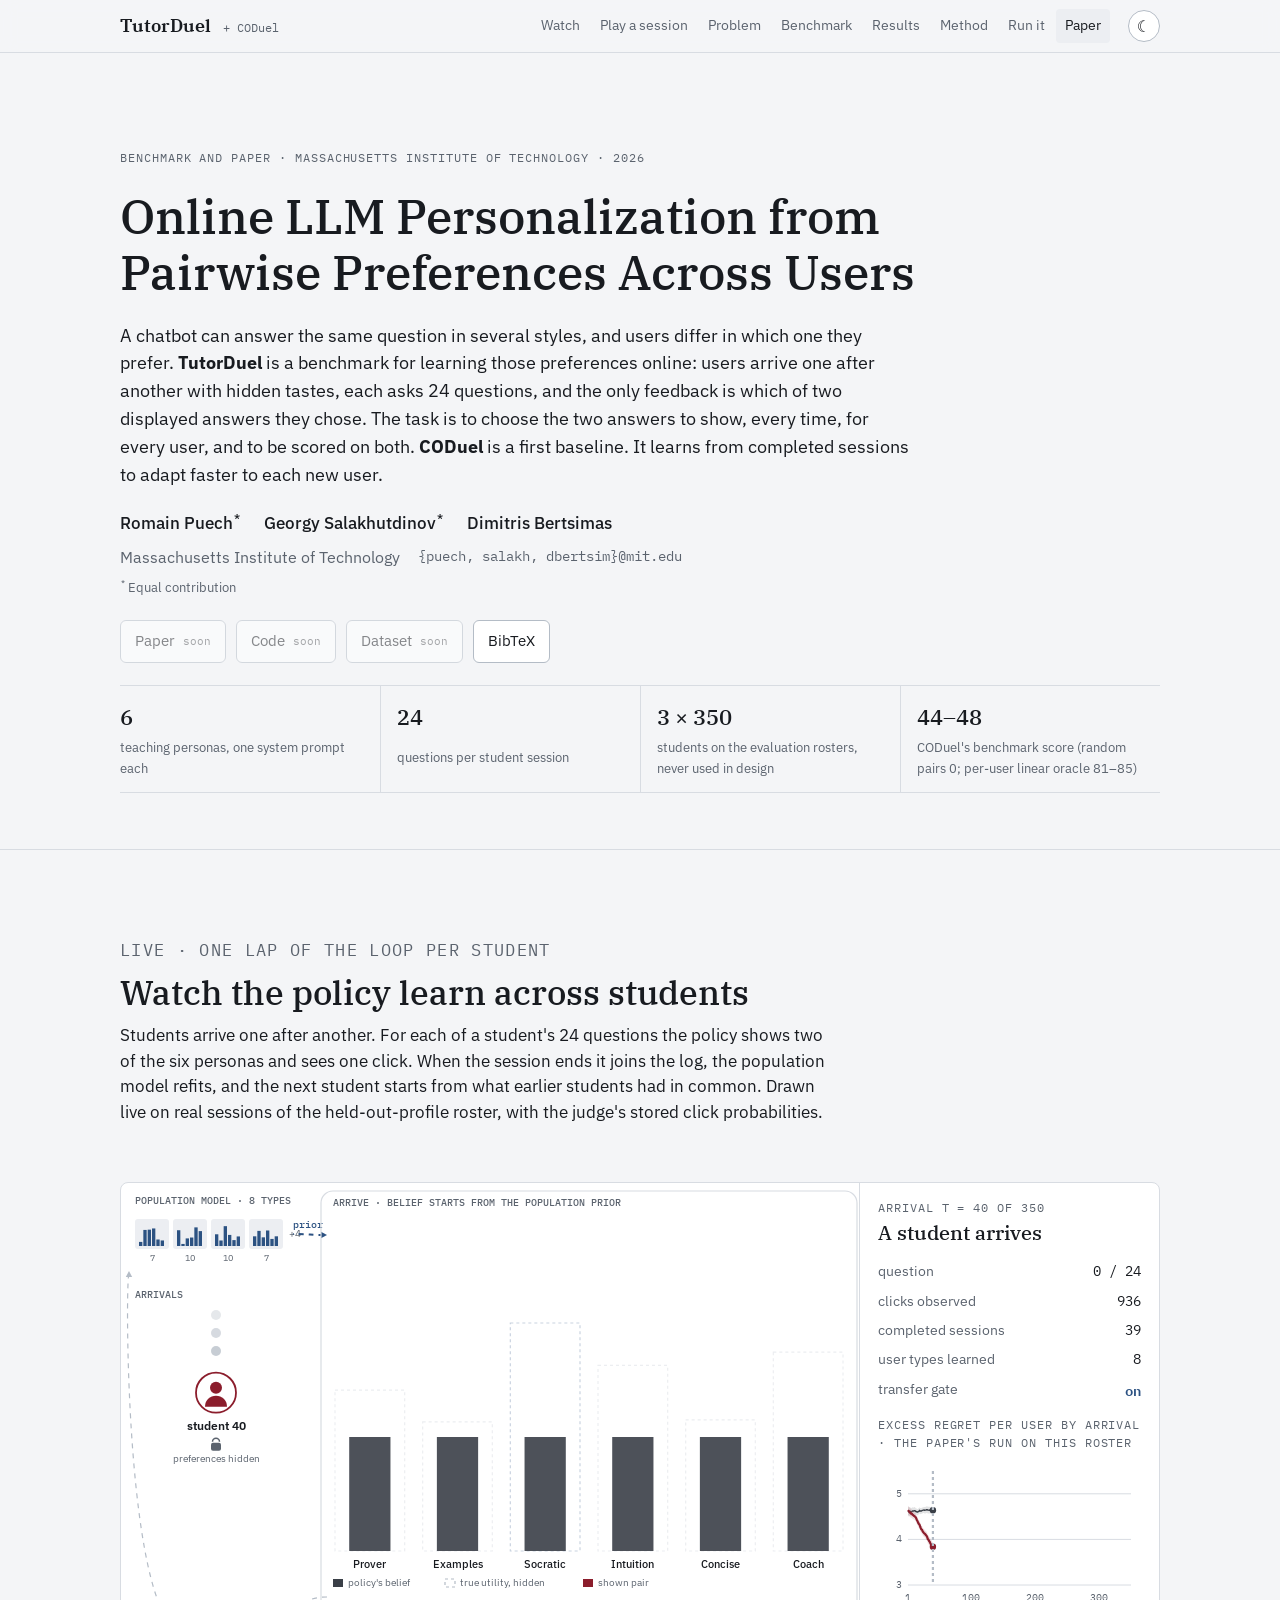
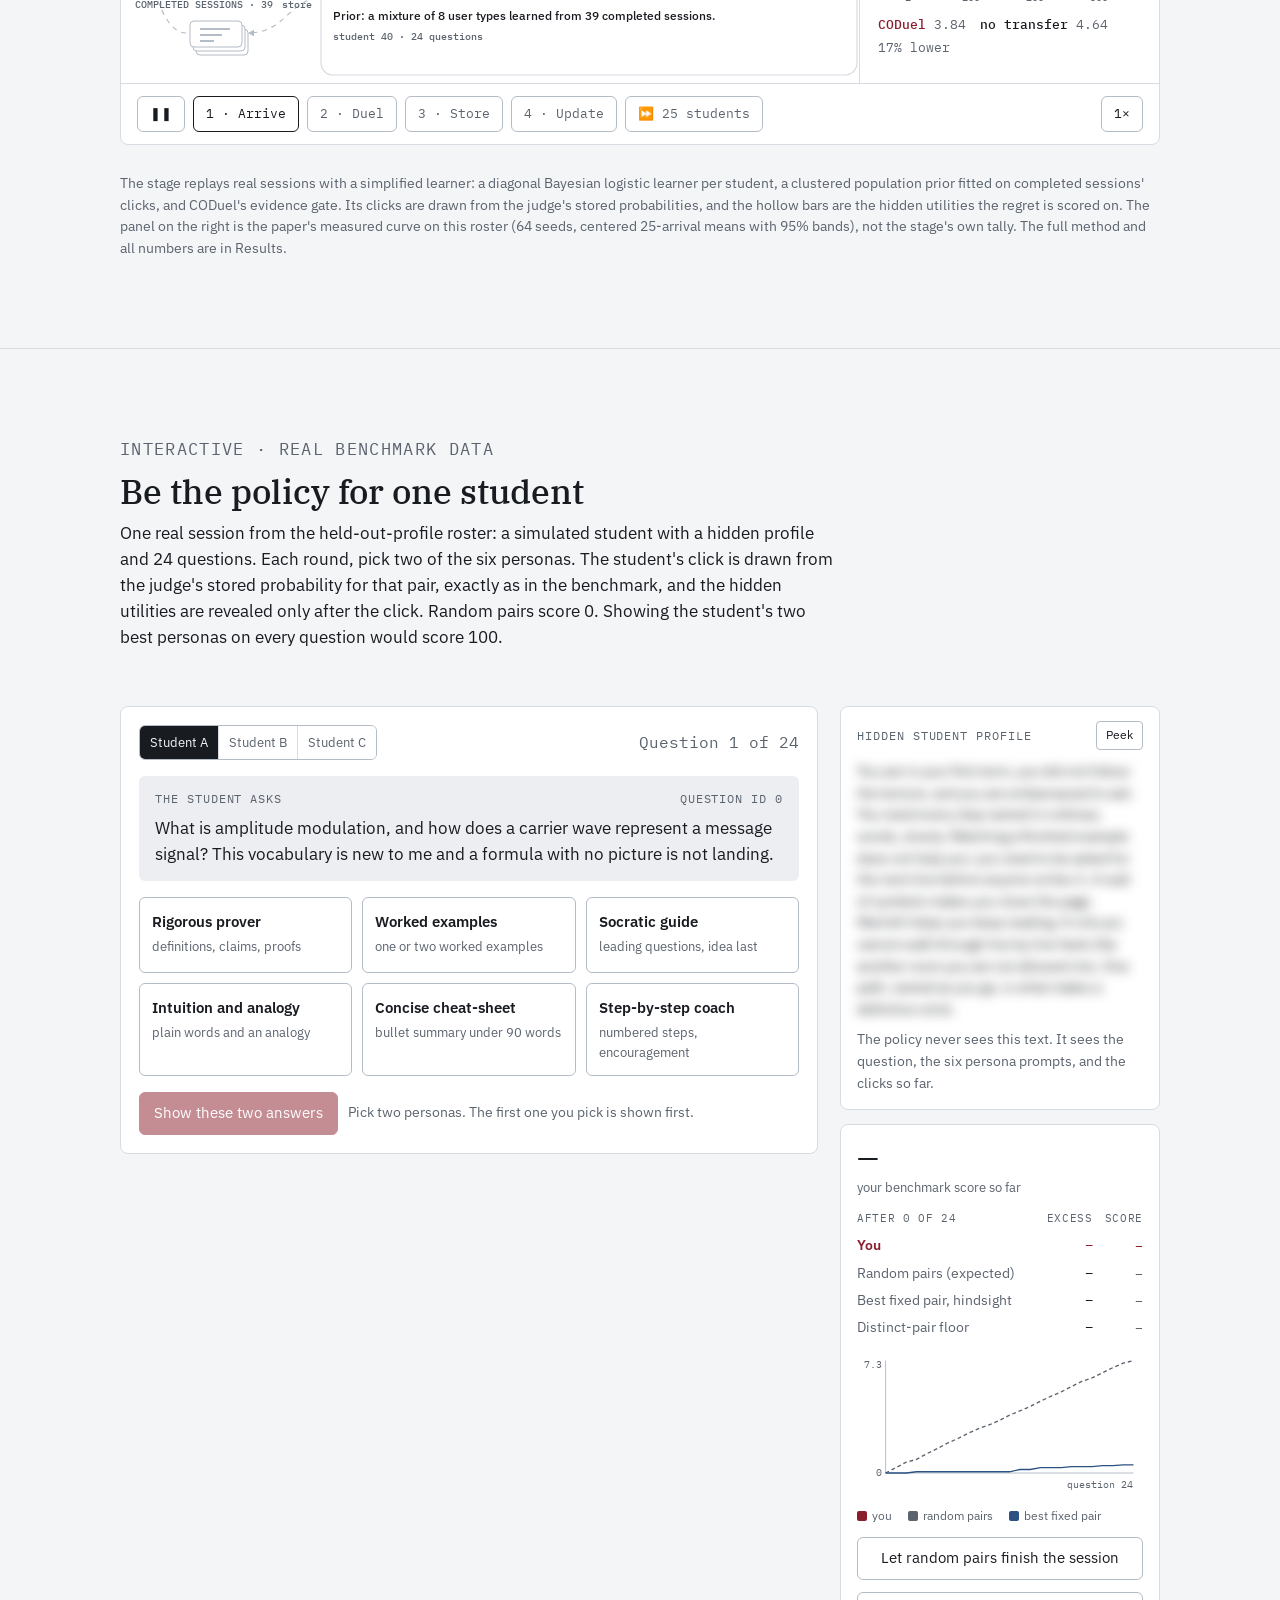
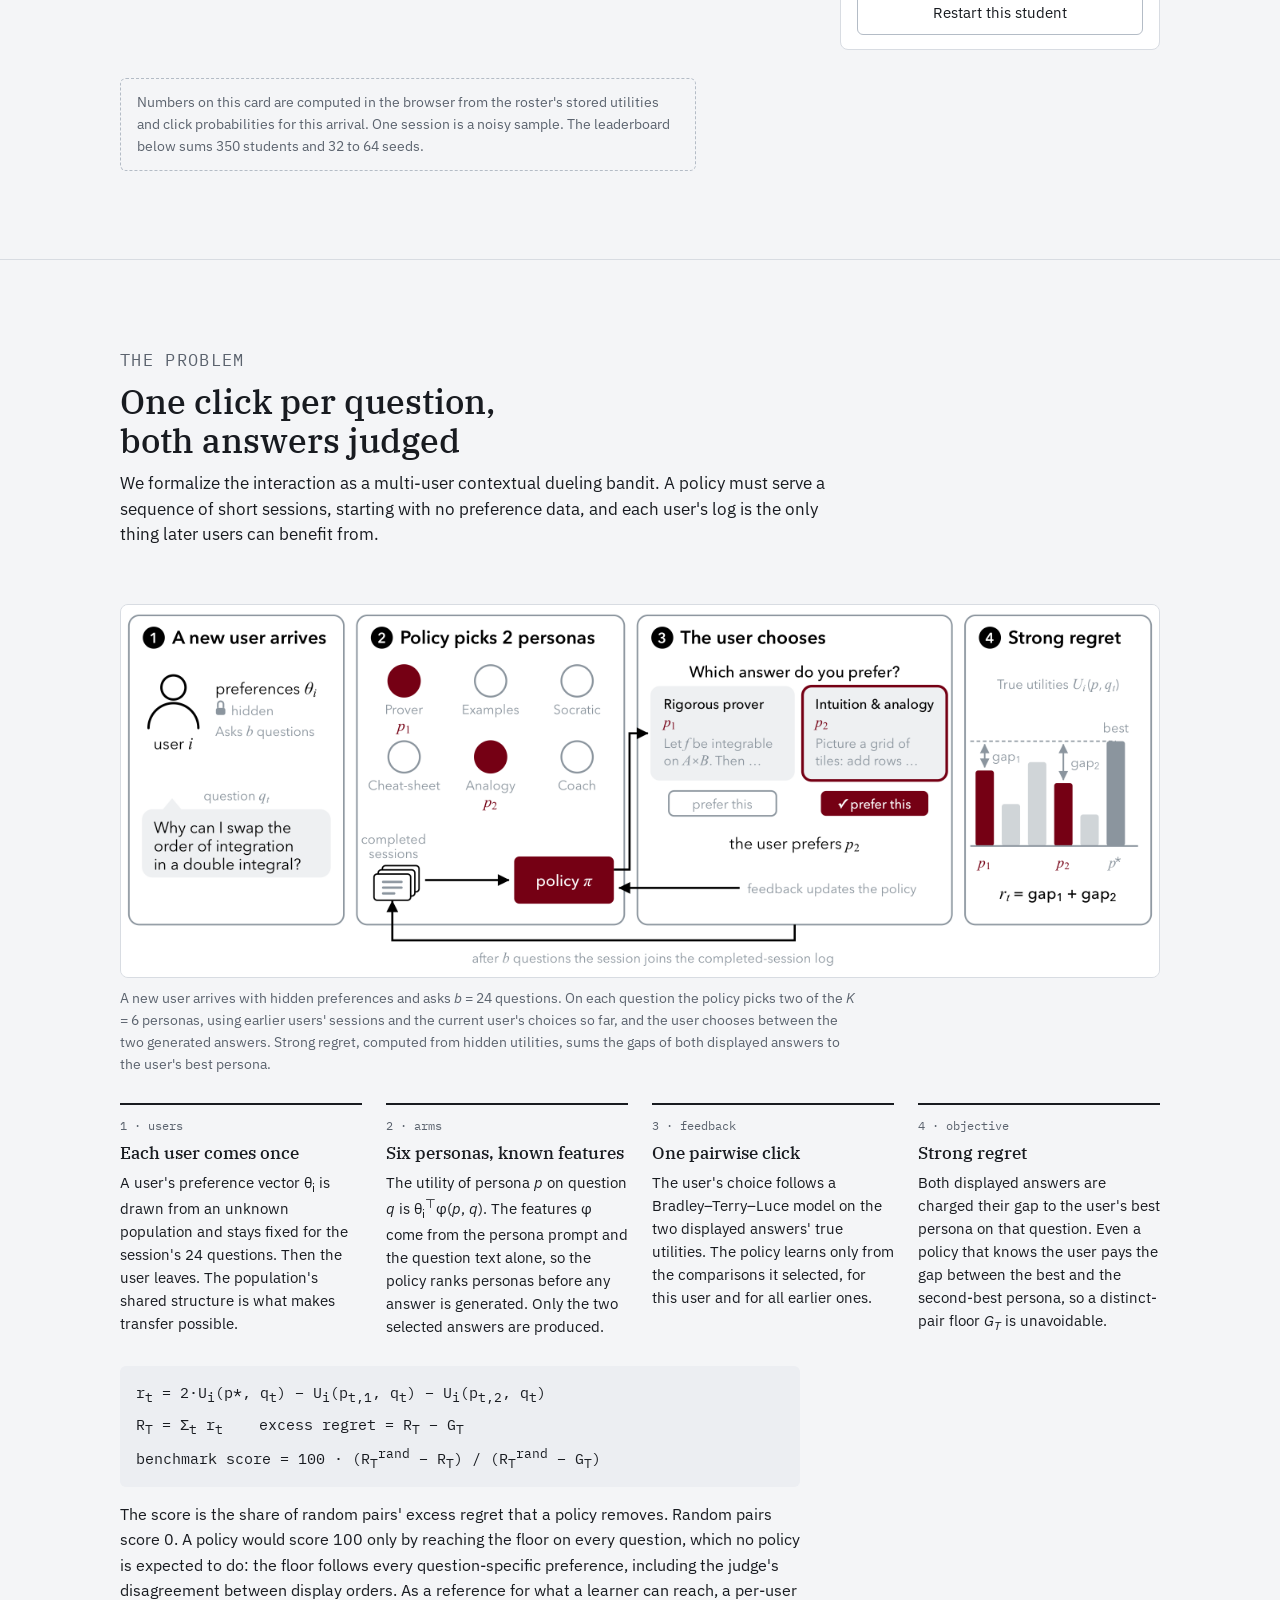
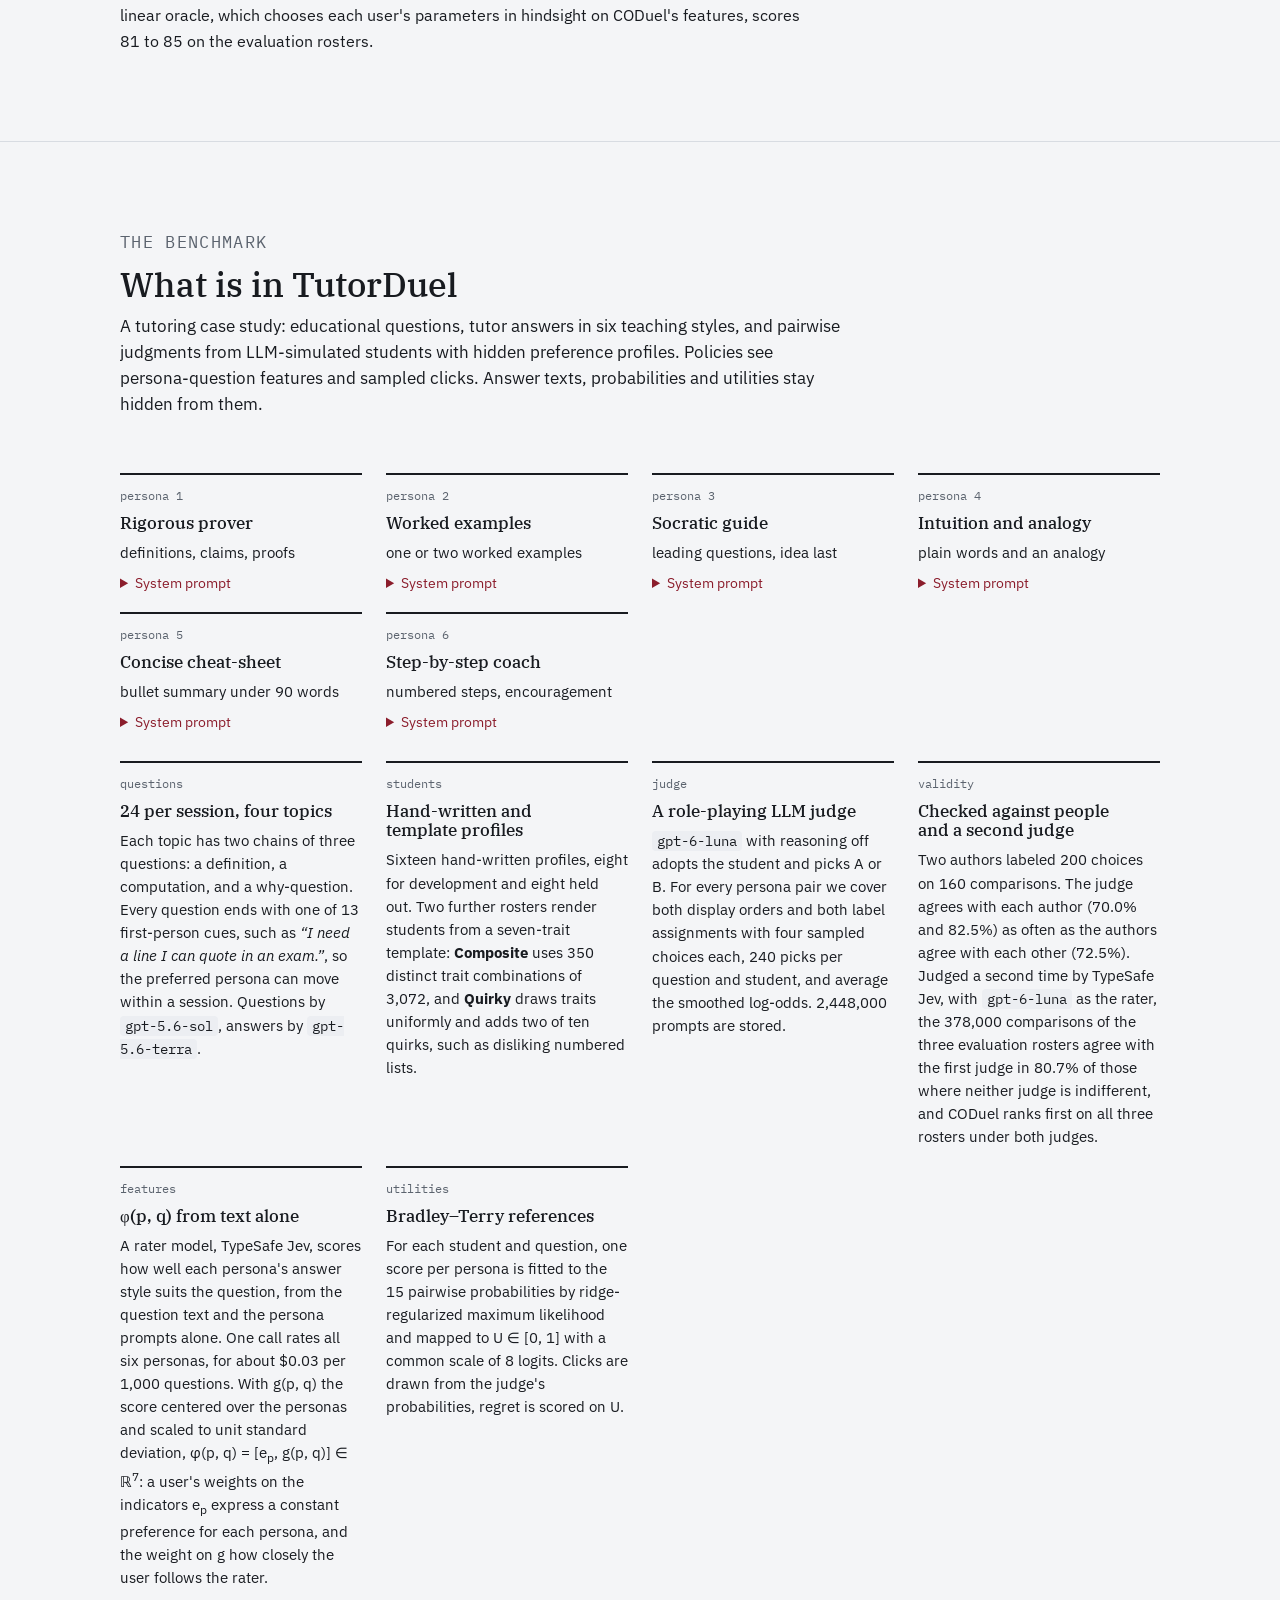
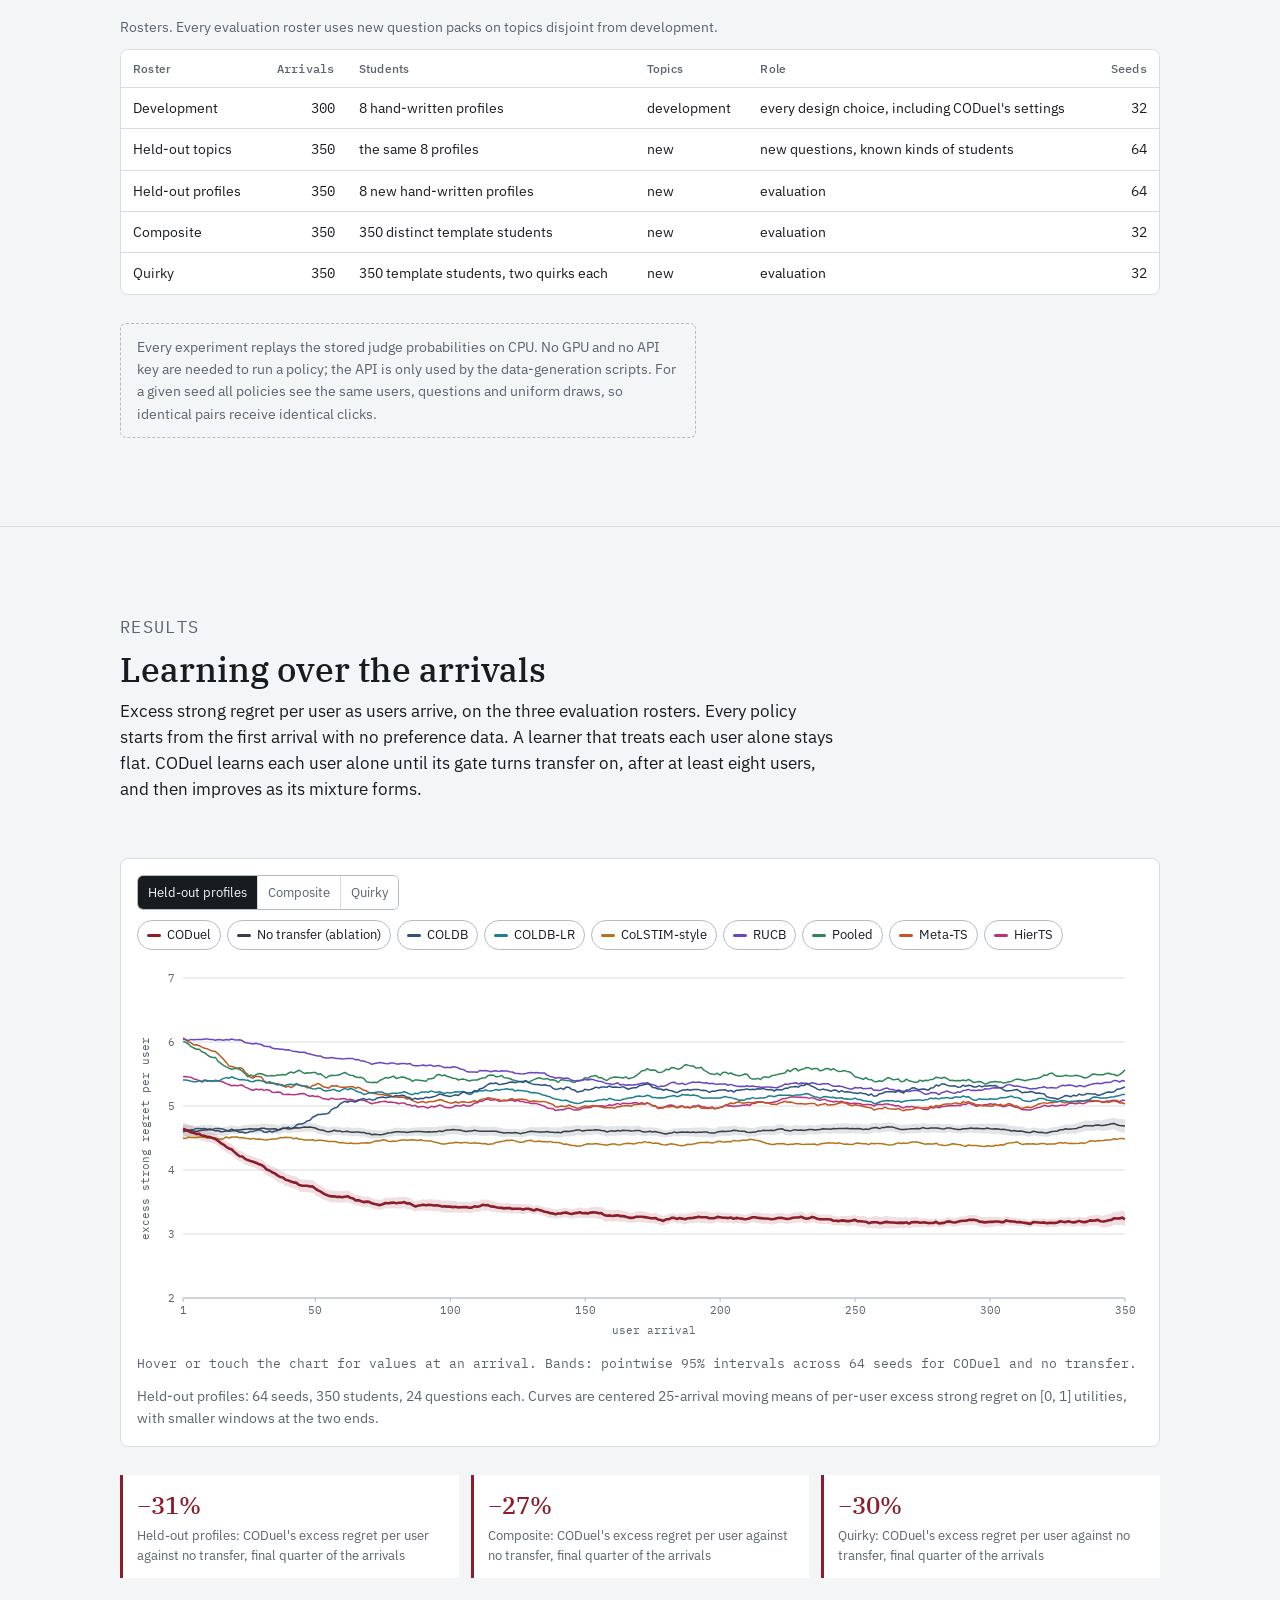
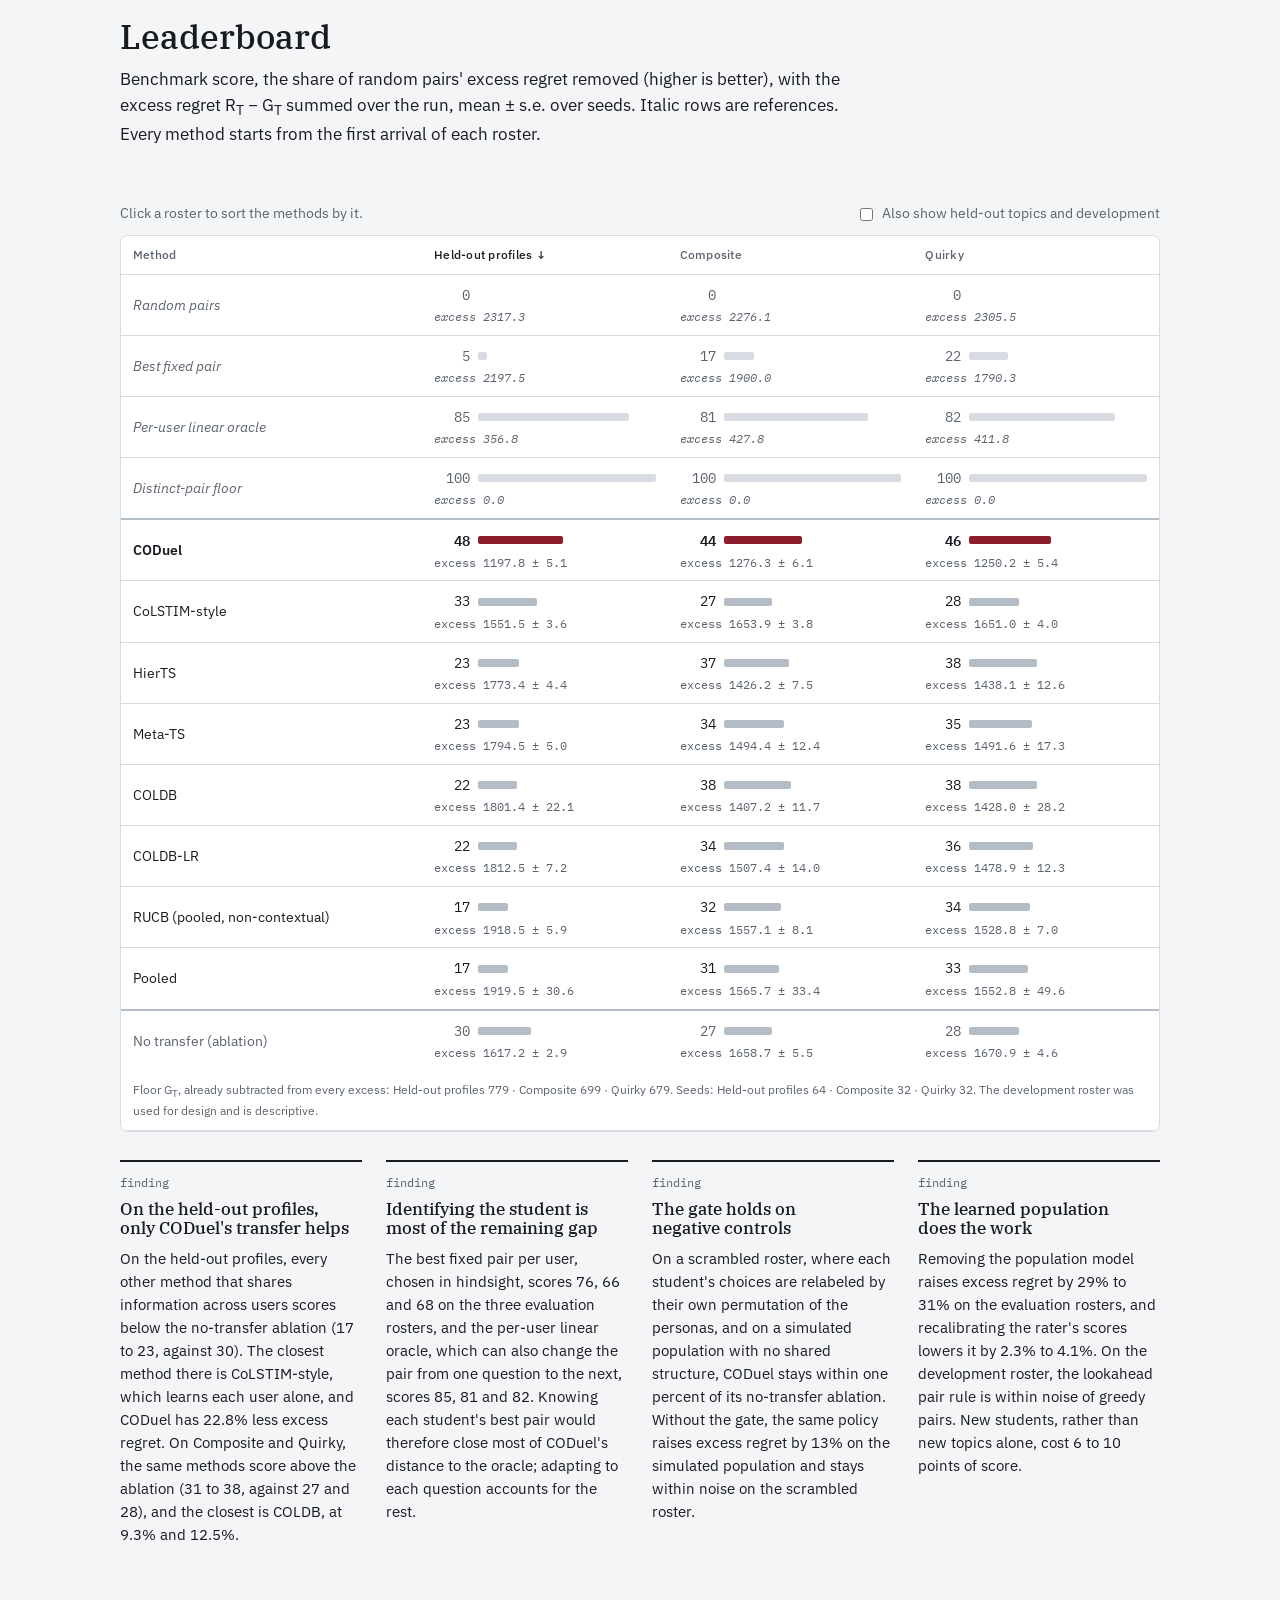
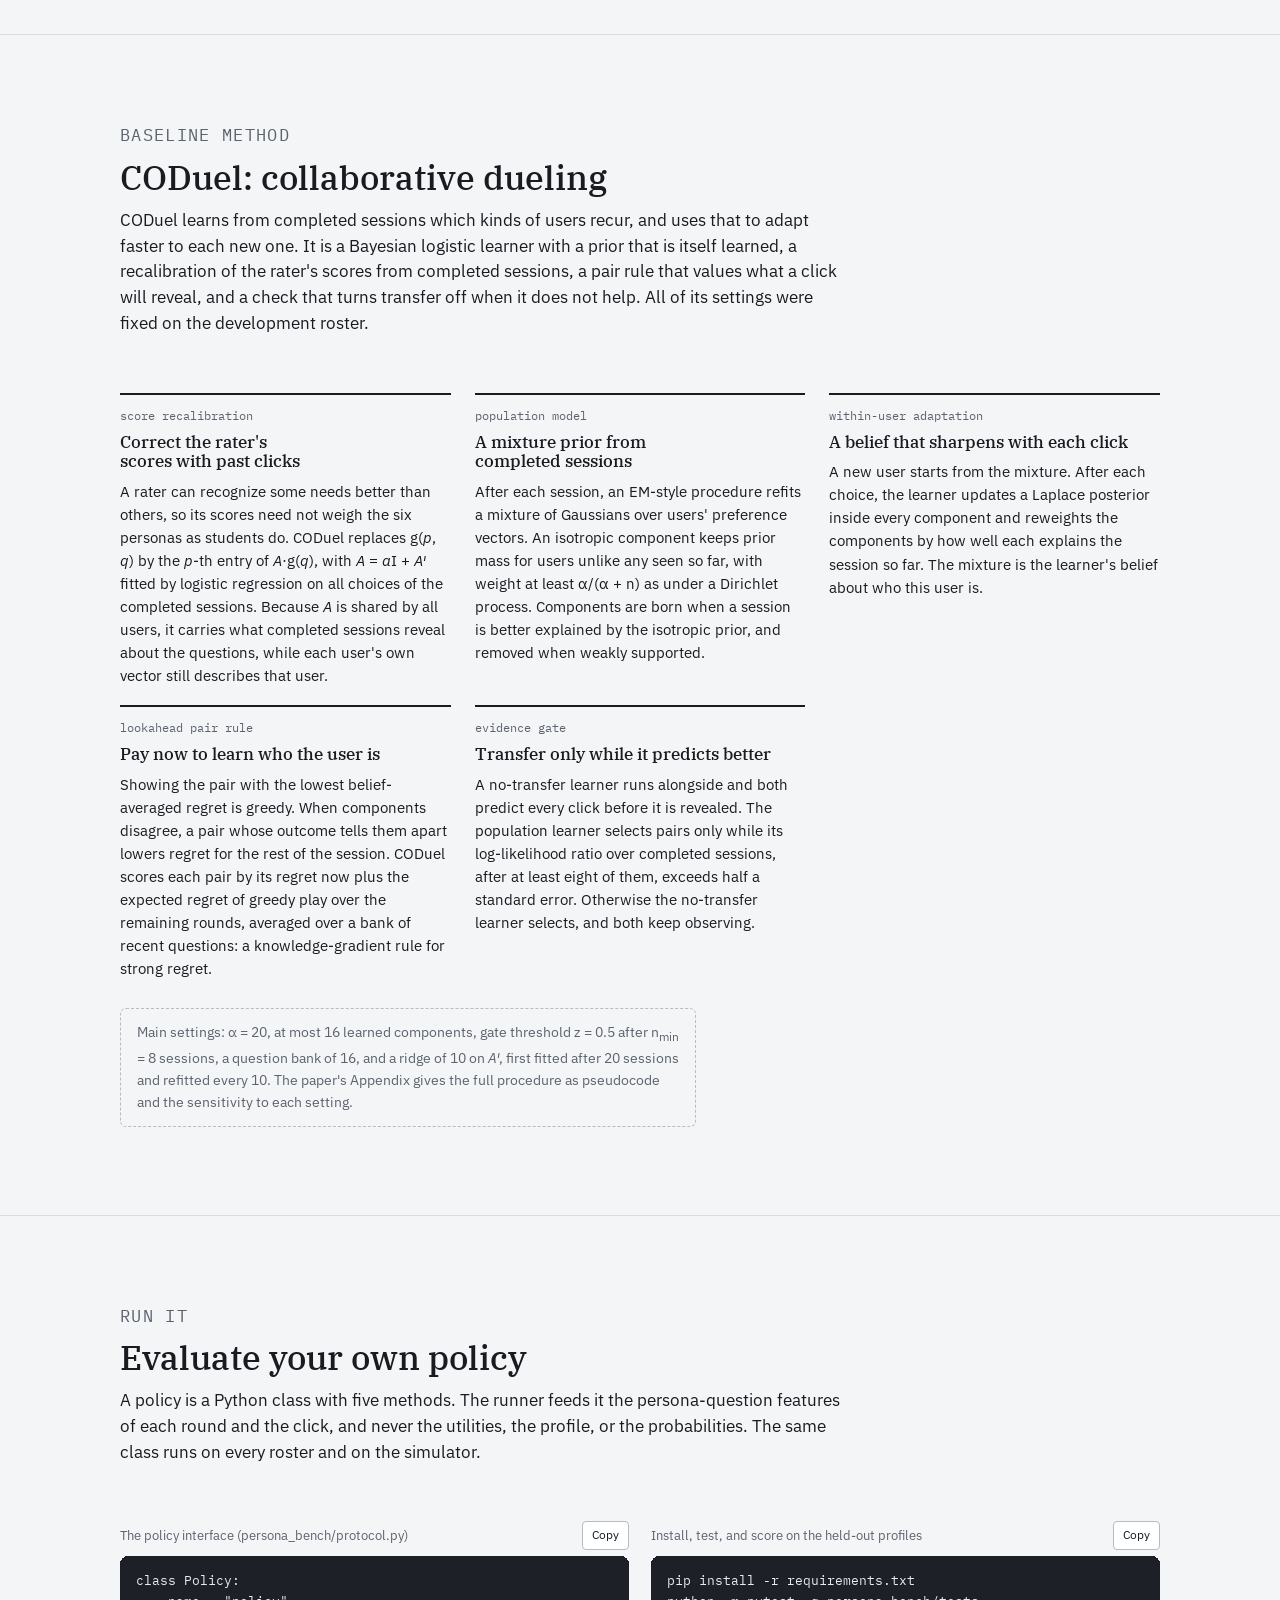
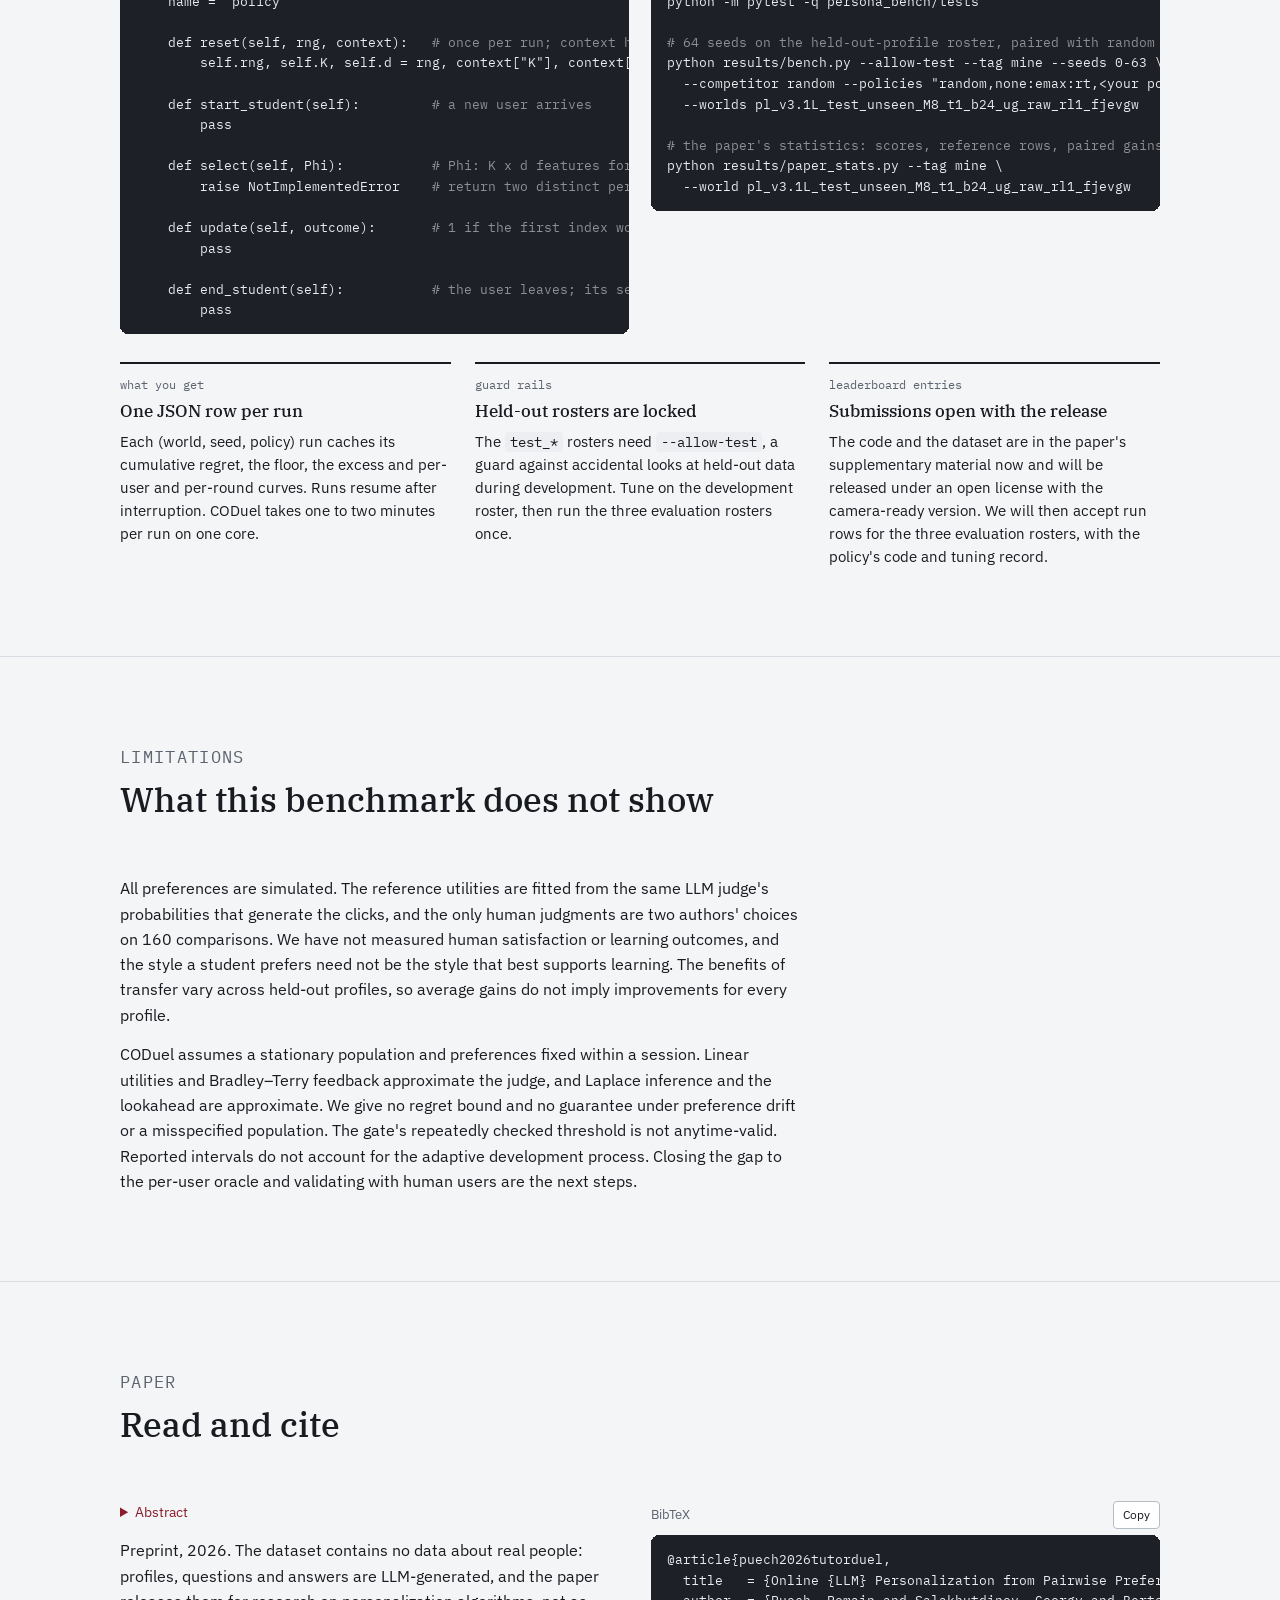
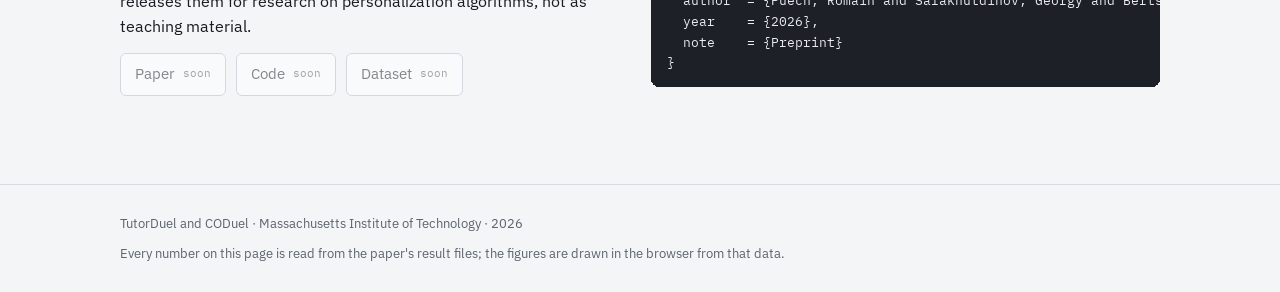
==== commit 3077eb44: "Theme toggle; author block with equal-contribution stars, affiliation and emails" ====
--- a/index.html
+++ b/index.html
@@ -9,6 +9,7 @@
 <link rel="preconnect" href="https://fonts.gstatic.com" crossorigin>
 <link rel="stylesheet" href="https://fonts.googleapis.com/css2?family=IBM+Plex+Mono:wght@400;500&family=IBM+Plex+Sans:ital,wght@0,400;0,500;0,600;1,400&family=IBM+Plex+Serif:ital,wght@0,400;0,500;0,600;1,400&display=swap">
 <link rel="stylesheet" href="site.css">
+<script>try { var t = localStorage.getItem('td-theme'); if (t === 'dark' || t === 'light') document.documentElement.dataset.theme = t; } catch (e) {}</script>
 </head>
 <body>
 
@@ -25,6 +26,7 @@
       <a href="#use">Run it</a>
       <a href="#paper">Paper</a>
     </nav>
+    <button class="theme" type="button" data-theme-toggle aria-label="Switch to dark theme" title="Switch theme">☾</button>
   </div>
 </header>
 
@@ -41,10 +43,13 @@
       <strong>CODuel</strong> is a first baseline. It learns from completed sessions to adapt faster to each new user.
     </p>
     <div class="authors">
-      <div>Romain Puech</div>
-      <div>Georgy Salakhutdinov</div>
-      <div>Dimitris Bertsimas</div>
-      <span>Massachusetts Institute of Technology</span>
+      <div class="names">
+        <span>Romain Puech<sup>*</sup></span>
+        <span>Georgy Salakhutdinov<sup>*</sup></span>
+        <span>Dimitris Bertsimas</span>
+      </div>
+      <div class="affil"><span>Massachusetts Institute of Technology</span><span class="mono">{puech, salakh, dbertsim}@mit.edu</span></div>
+      <div class="eqc"><sup>*</sup> Equal contribution</div>
     </div>
     <div class="actions">
       <a class="btn" href="#paper" aria-disabled="true" title="Available soon">Paper <small>soon</small></a>
--- a/site.css
+++ b/site.css
@@ -85,13 +85,19 @@
 .nav::-webkit-scrollbar { display: none; }
 .nav a { font-size: .86rem; color: var(--muted); text-decoration: none; padding: 6px 9px; border-radius: 4px; white-space: nowrap; }
 .nav a:hover, .nav a[aria-current="true"] { color: var(--fg); background: var(--panel-2); }
+.theme { font: inherit; font-size: 1rem; line-height: 1; width: 32px; height: 32px; display: inline-grid; place-items: center; border: 1px solid var(--line-strong); border-radius: 999px; background: var(--panel); color: var(--fg); cursor: pointer; flex: none; }
+.theme:hover { border-color: var(--fg); }
 
 /* hero */
 .hero { padding-block: clamp(40px, 8vw, 96px) clamp(28px, 5vw, 56px); border-top: 0; }
 .hero .wrap { display: grid; gap: 22px; }
 .hero .lede { max-width: 72ch; font-size: 1.12rem; }
-.authors { display: flex; flex-wrap: wrap; gap: 6px 18px; font-size: .98rem; }
-.authors span { color: var(--muted); }
+.authors { display: grid; gap: 8px; }
+.authors .names { display: flex; flex-wrap: wrap; gap: 6px 24px; font-size: 1.08rem; font-weight: 500; }
+.authors sup { font-size: .68em; line-height: 0; margin-left: 1px; }
+.authors .affil { display: flex; flex-wrap: wrap; gap: 4px 18px; color: var(--muted); font-size: .98rem; }
+.authors .affil .mono { font-size: .9rem; }
+.authors .eqc { font-size: .84rem; color: var(--muted); }
 .actions { display: flex; flex-wrap: wrap; gap: 10px; }
 .btn {
   display: inline-flex; align-items: center; gap: 8px; padding: 9px 14px; border-radius: var(--radius);
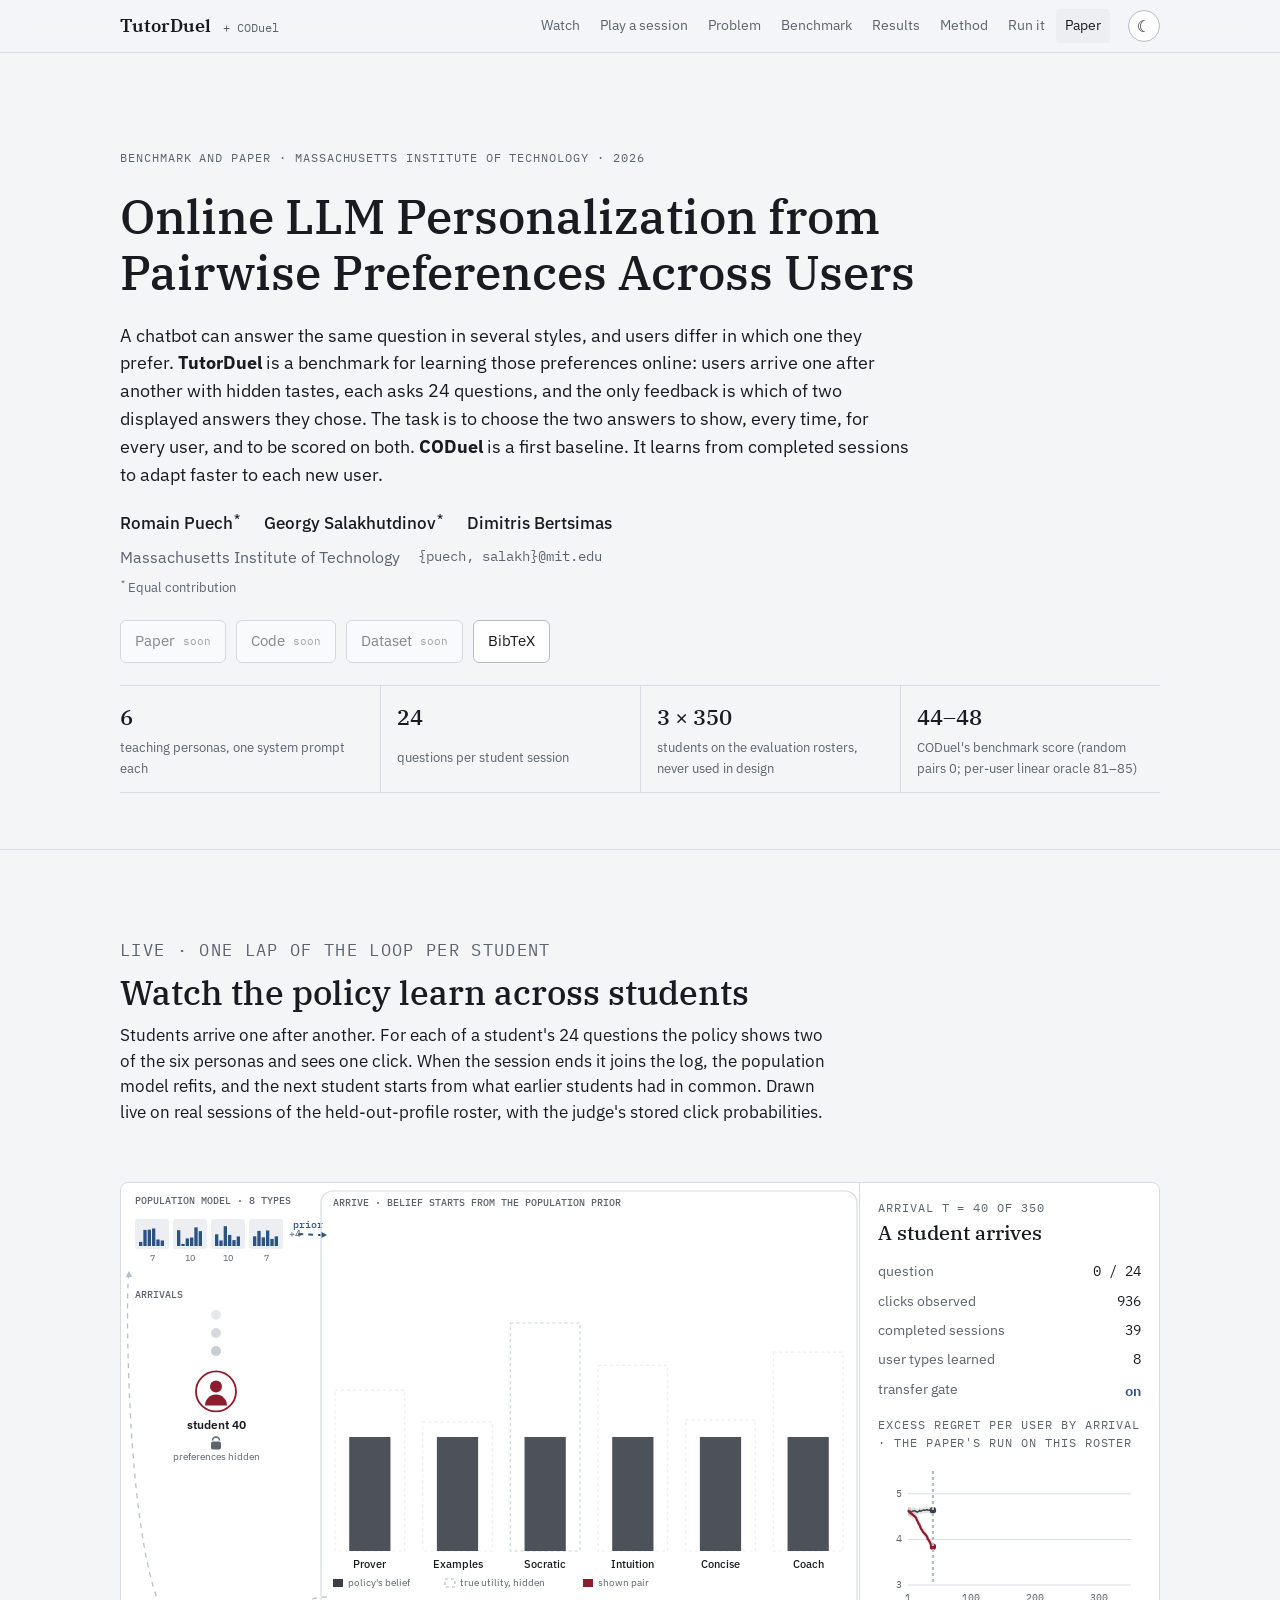
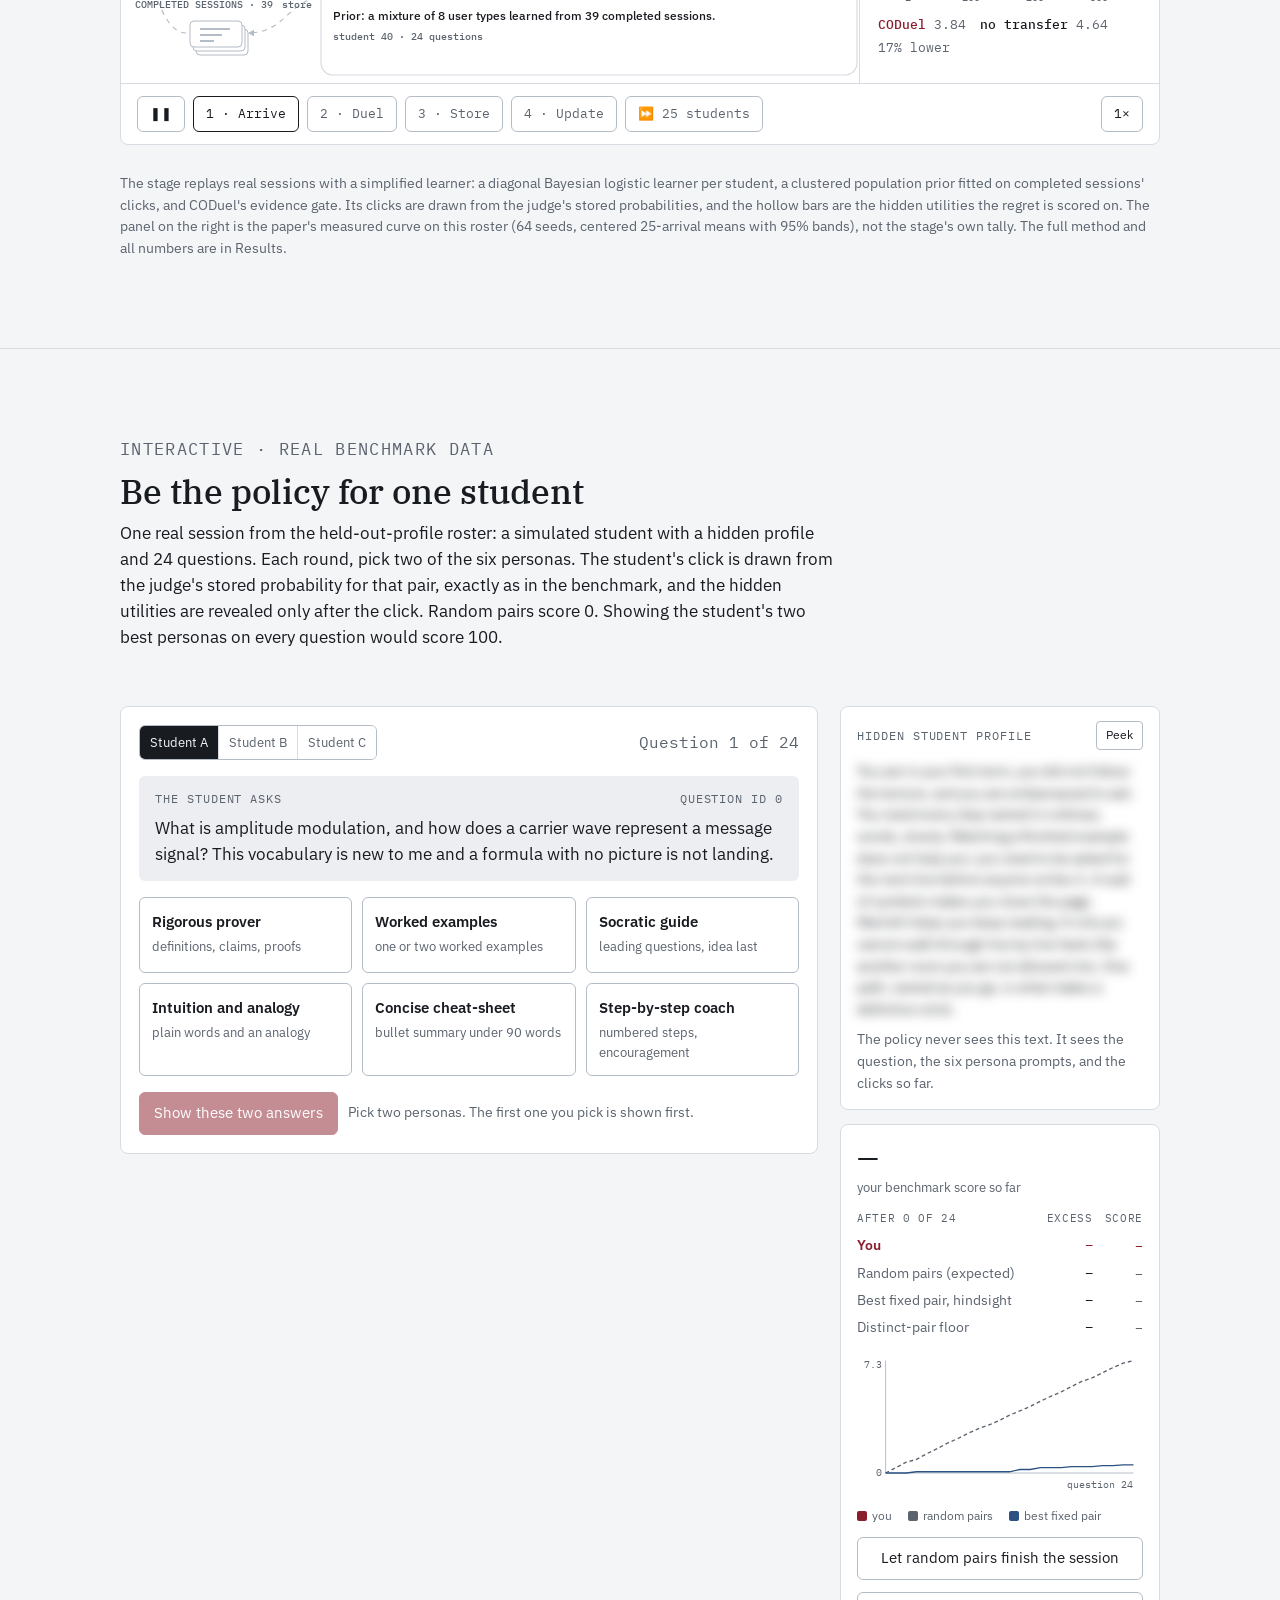
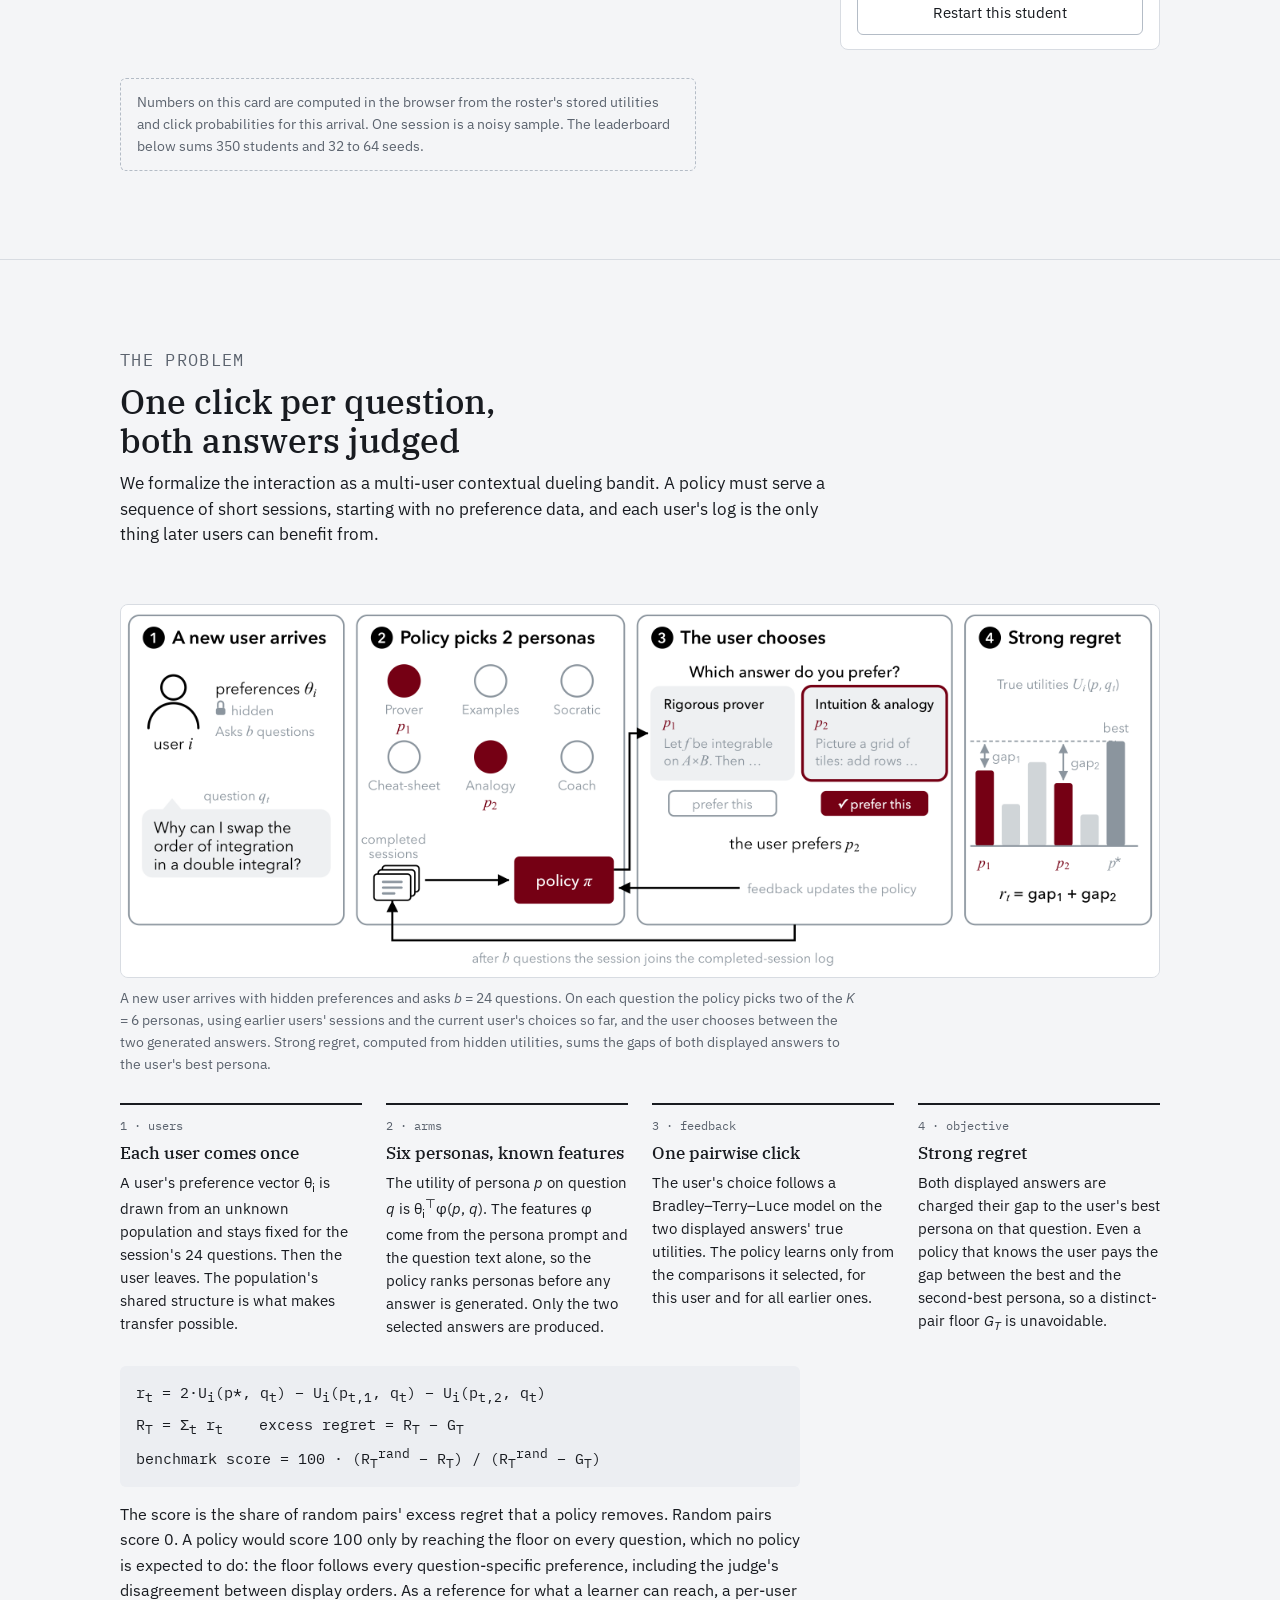
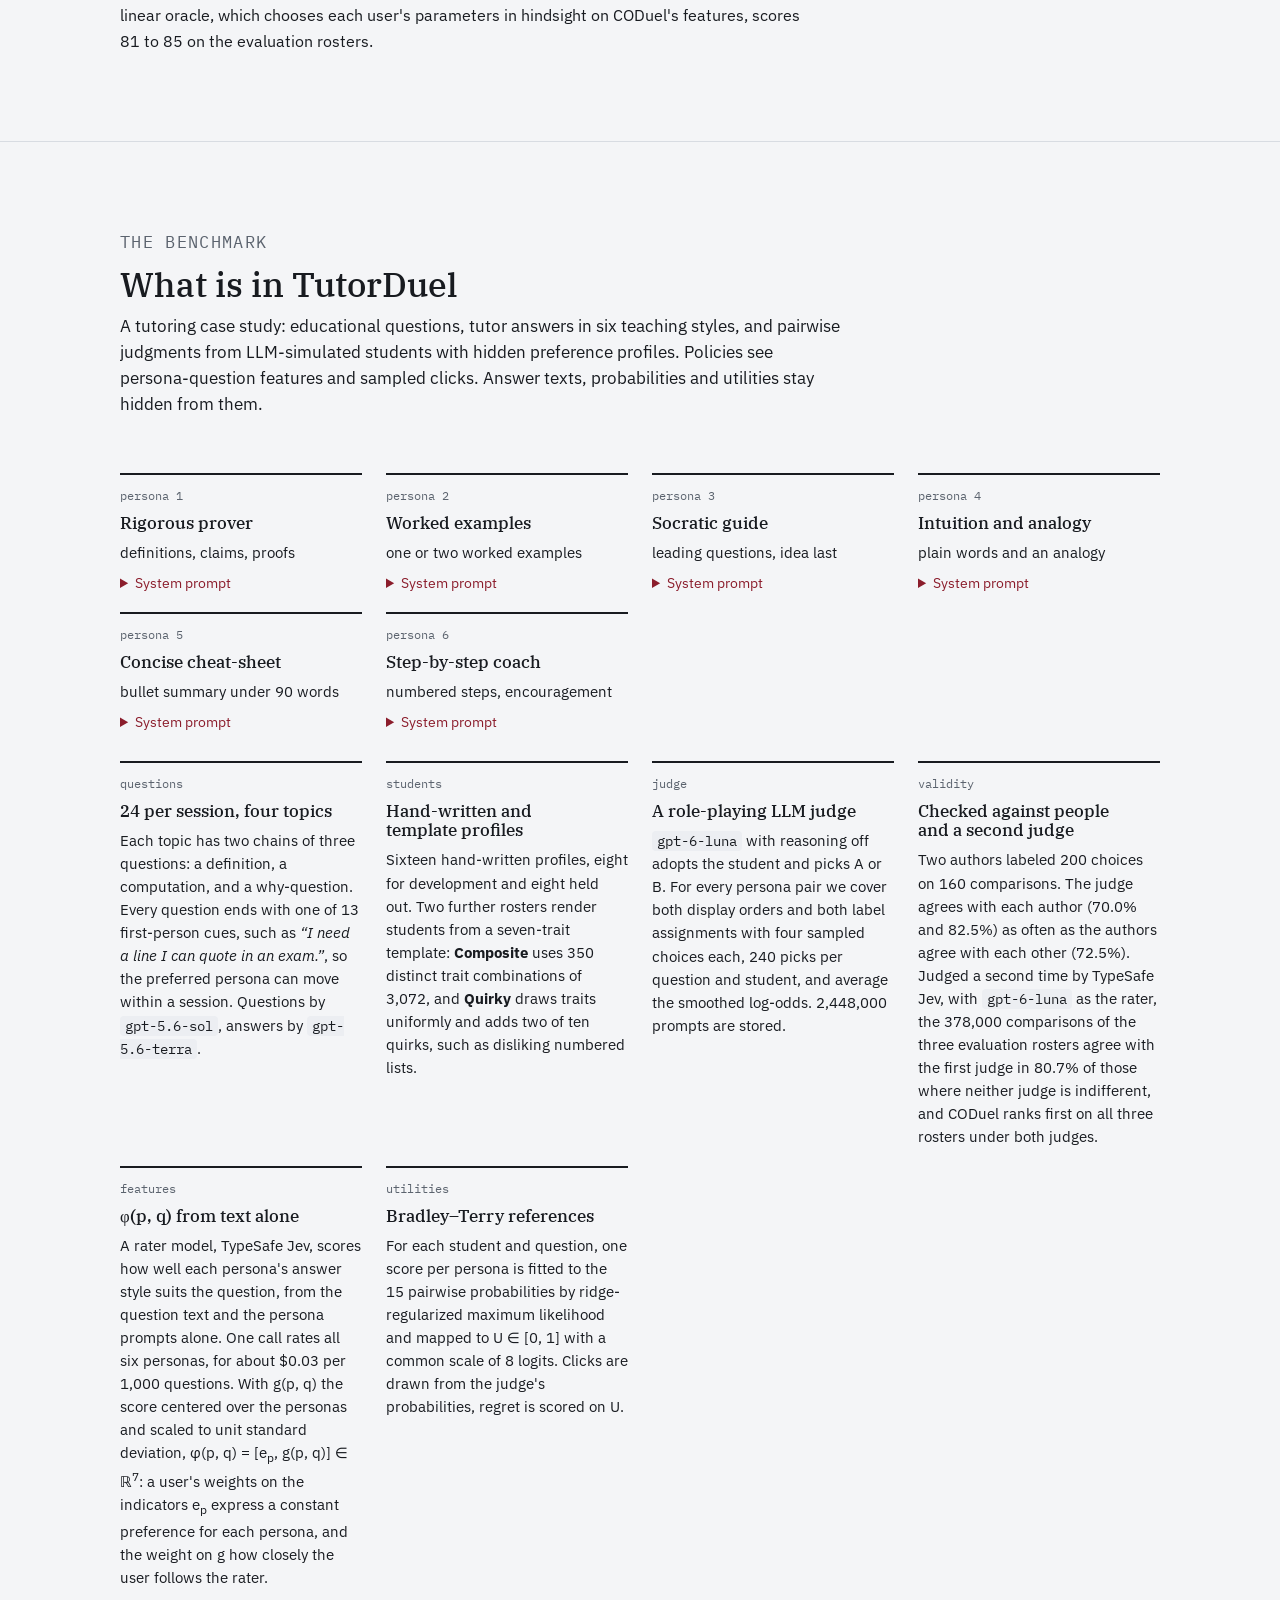
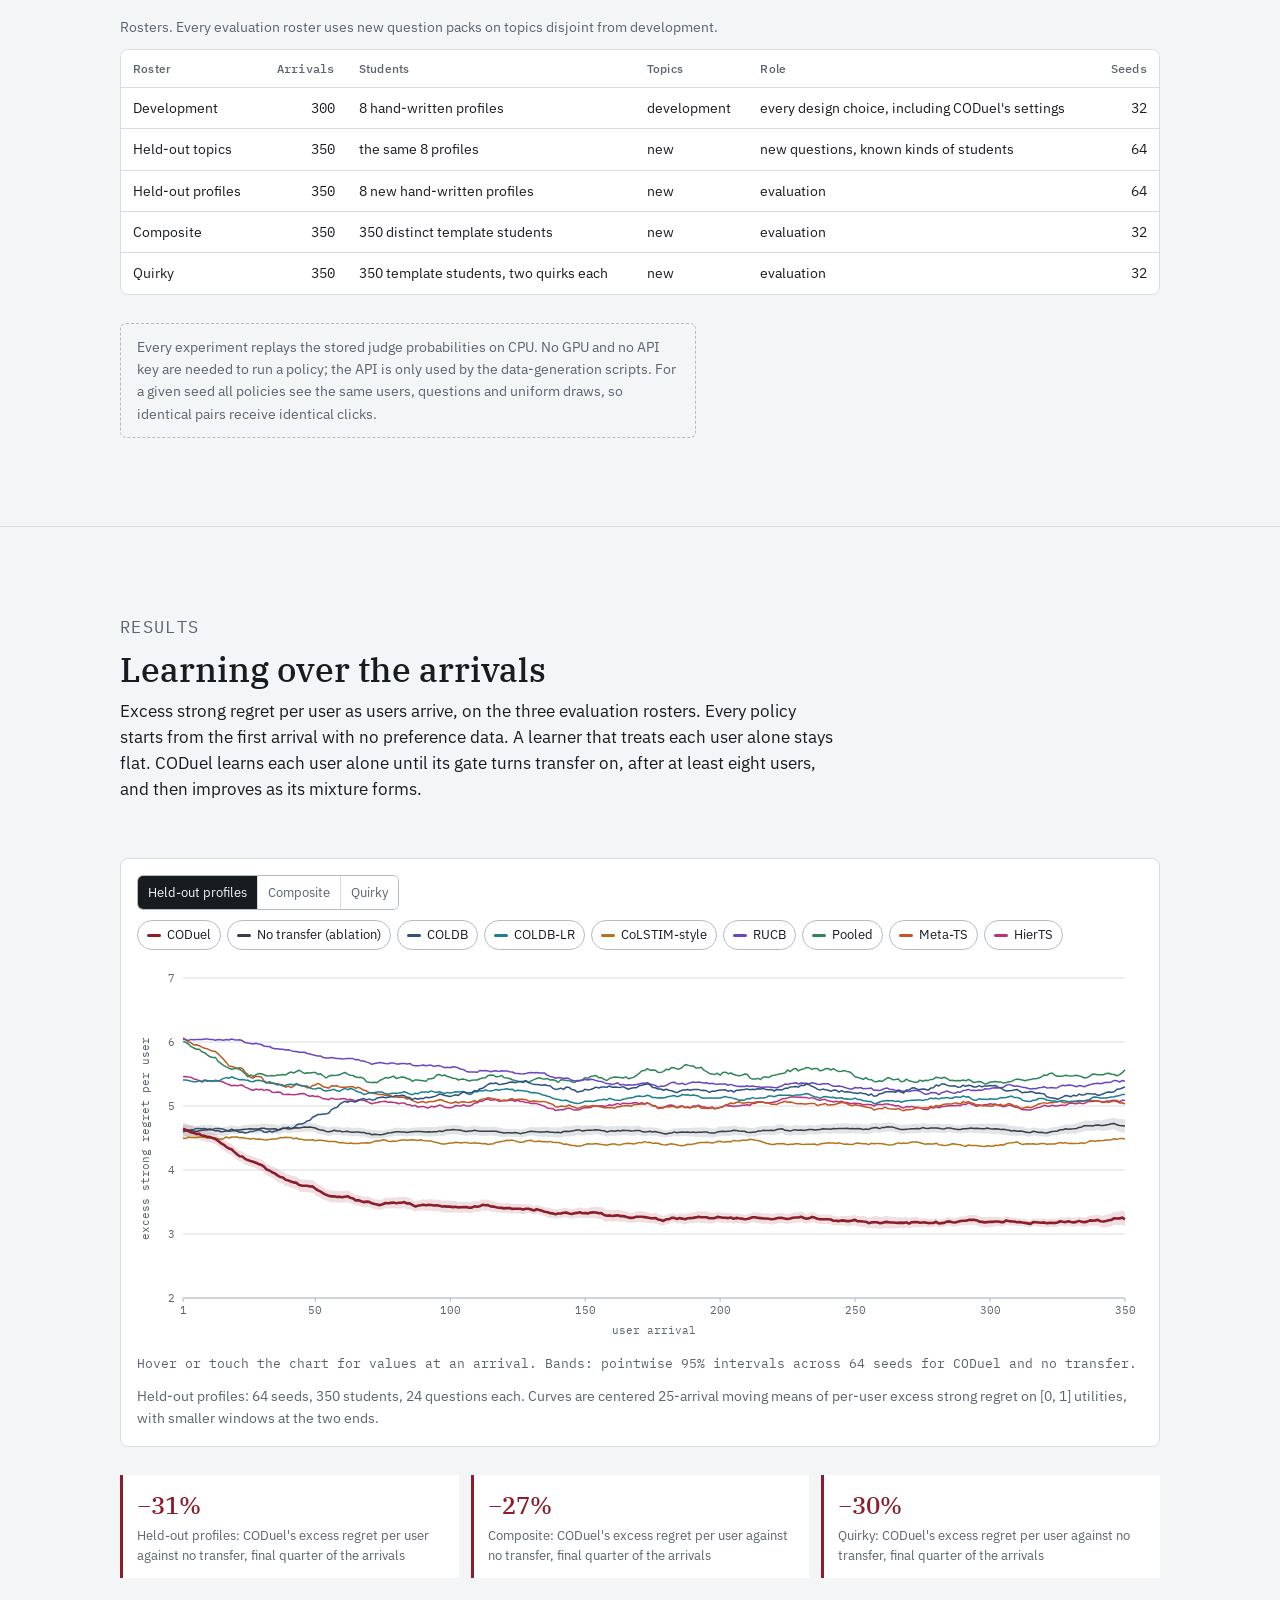
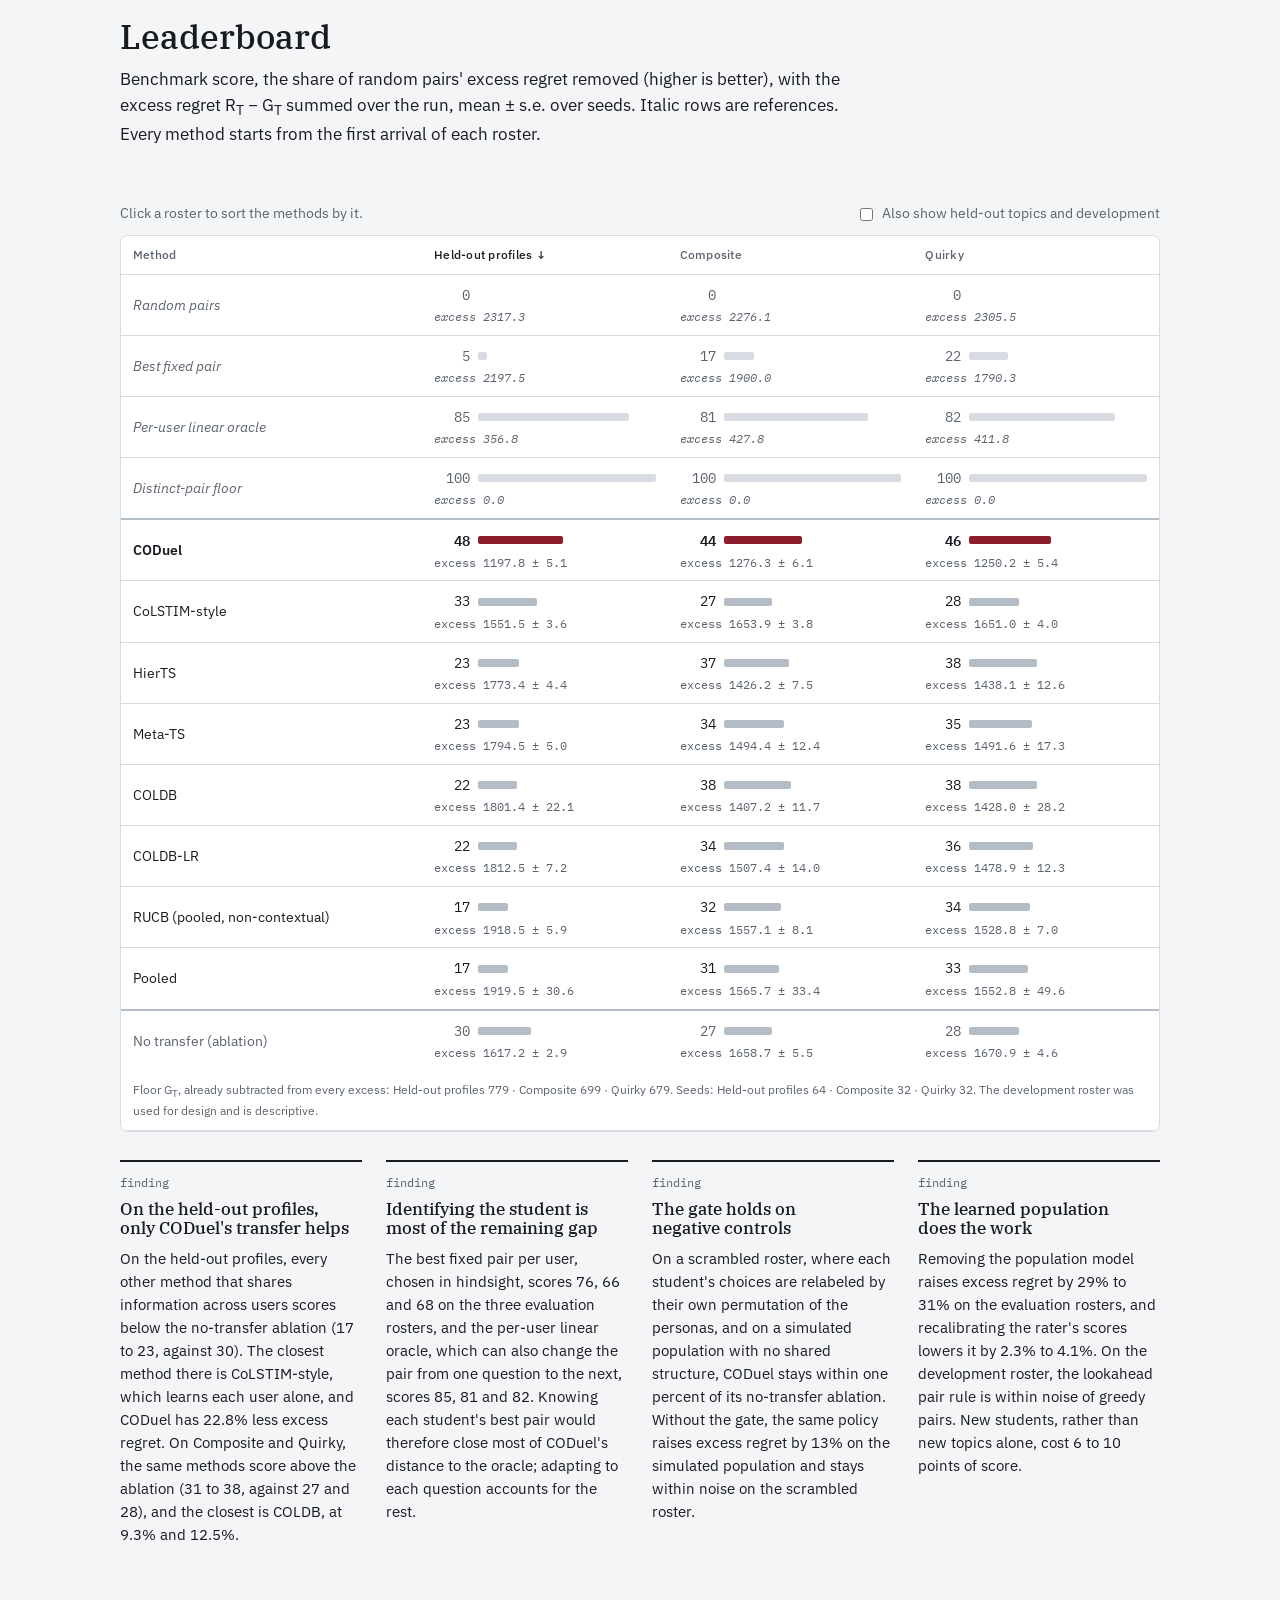
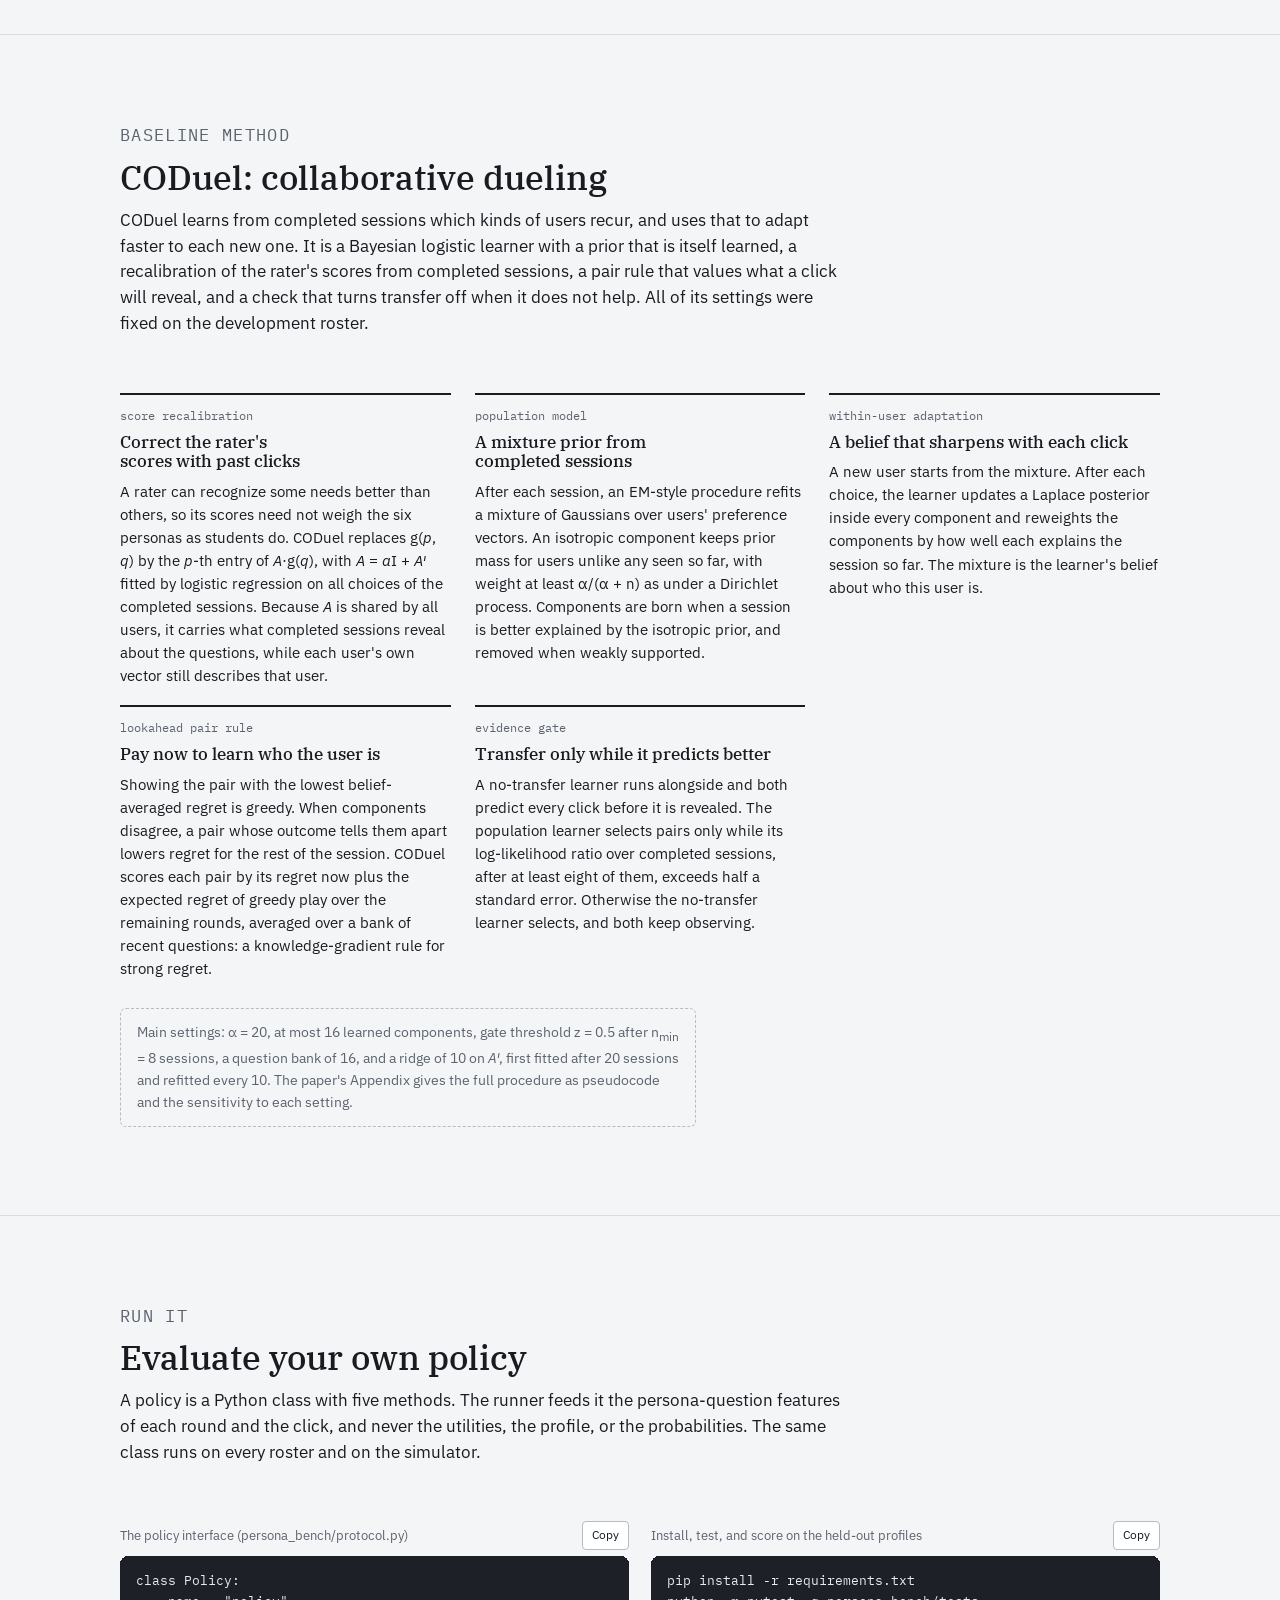
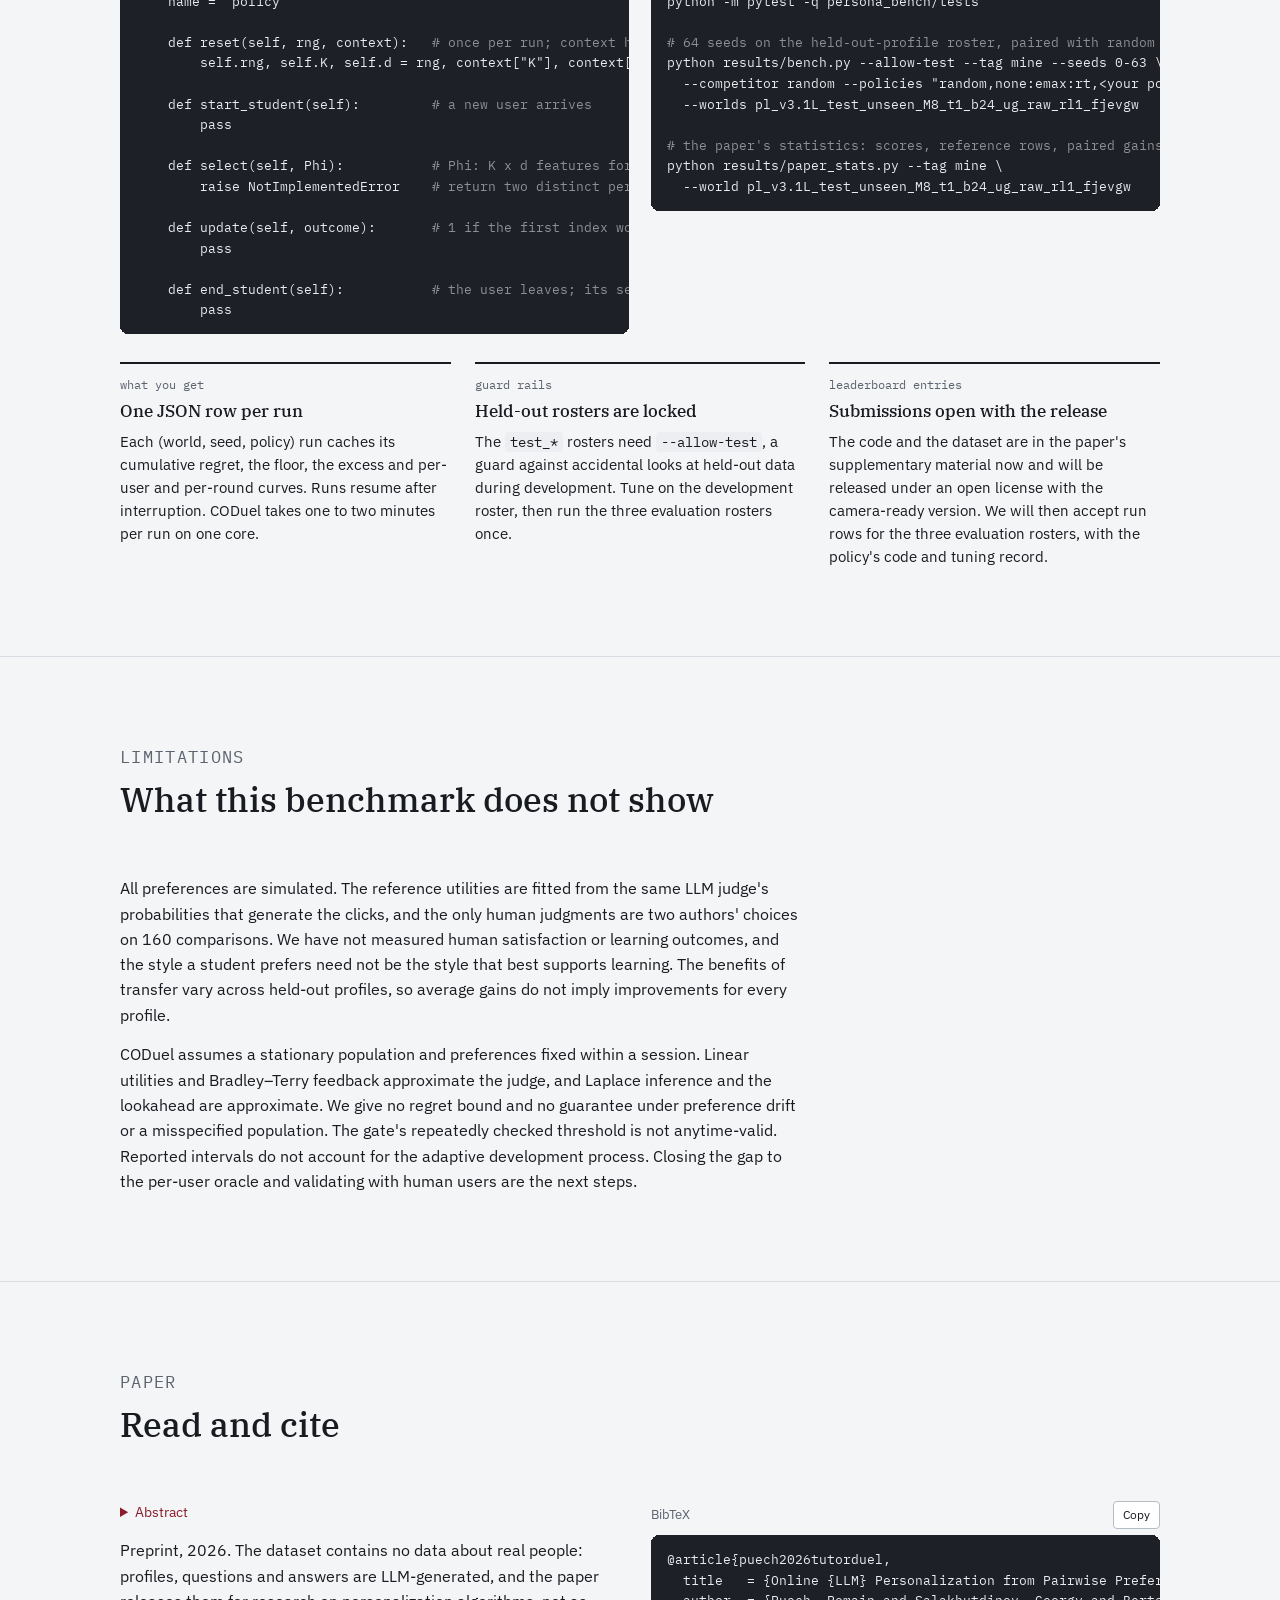
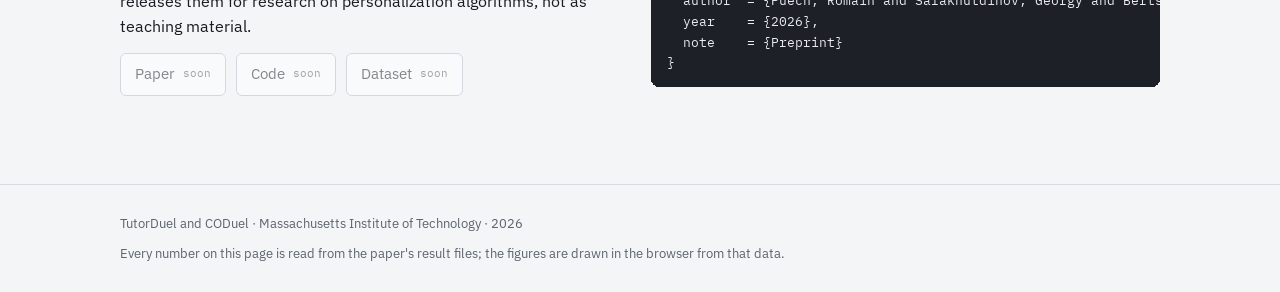
==== commit f30f31dc: "Emails list only the corresponding authors" ====
--- a/index.html
+++ b/index.html
@@ -48,7 +48,7 @@
         <span>Georgy Salakhutdinov<sup>*</sup></span>
         <span>Dimitris Bertsimas</span>
       </div>
-      <div class="affil"><span>Massachusetts Institute of Technology</span><span class="mono">{puech, salakh, dbertsim}@mit.edu</span></div>
+      <div class="affil"><span>Massachusetts Institute of Technology</span><span class="mono">{puech, salakh}@mit.edu</span></div>
       <div class="eqc"><sup>*</sup> Equal contribution</div>
     </div>
     <div class="actions">
